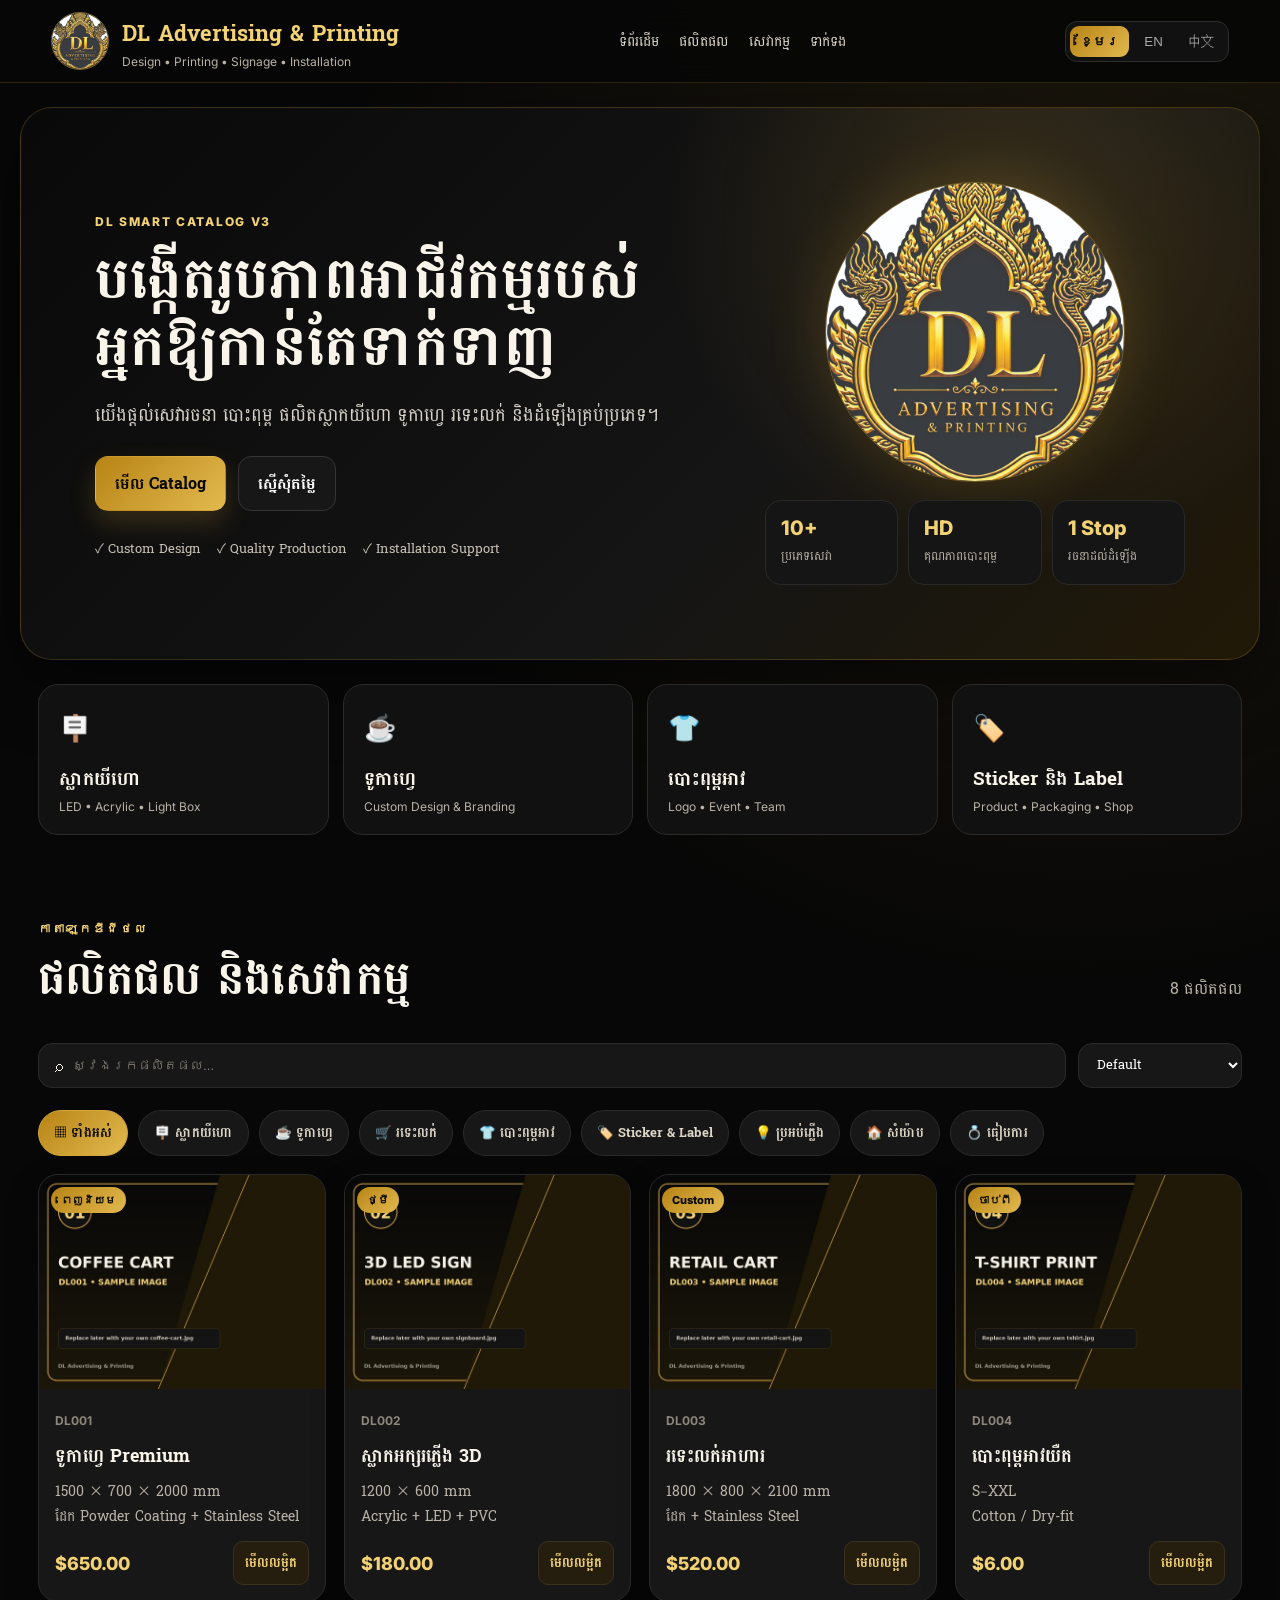
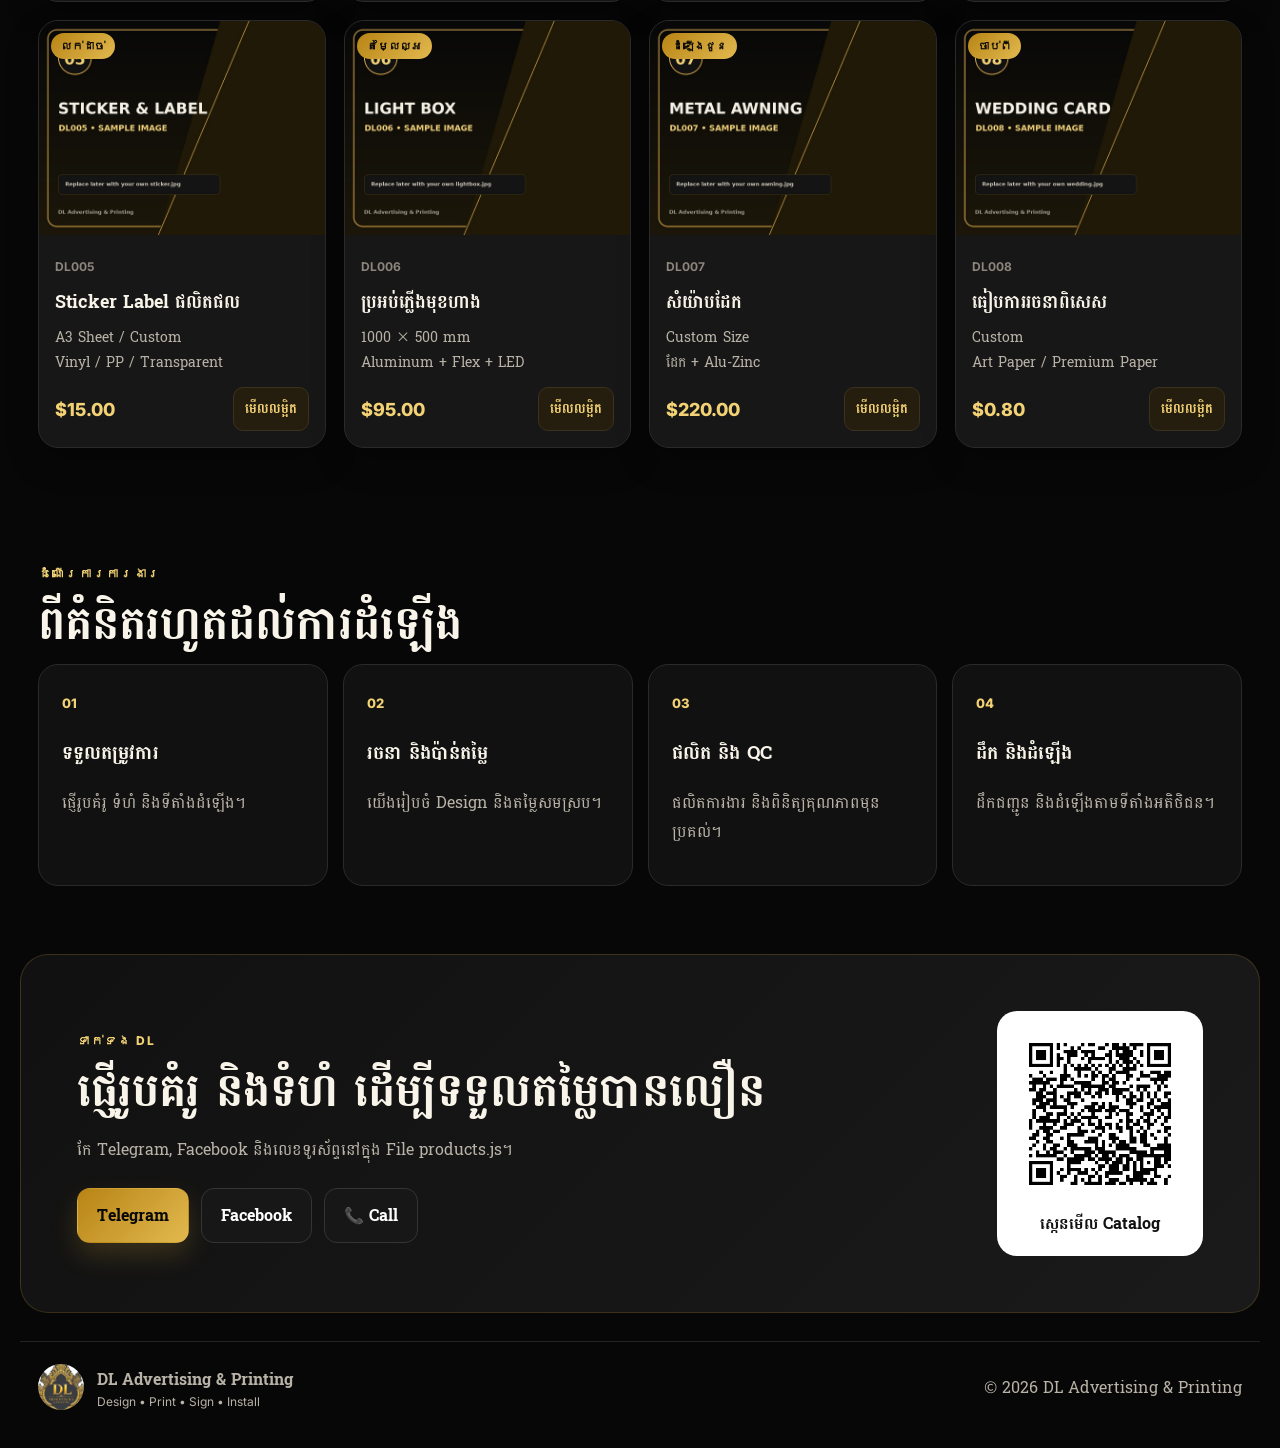
==== index.html @ a20de121 "Add files via upload" ====
<!DOCTYPE html>
<html lang="km">
<head>
  <meta charset="UTF-8">
  <meta name="viewport" content="width=device-width, initial-scale=1.0">
  <meta name="theme-color" content="#080808">
  <meta name="description" content="DL Advertising & Printing — Design, printing, signage and installation.">
  <title>DL Advertising & Printing</title>
  <link rel="preconnect" href="https://fonts.googleapis.com">
  <link rel="preconnect" href="https://fonts.gstatic.com" crossorigin>
  <link href="https://fonts.googleapis.com/css2?family=Battambang:wght@400;600;700&family=Inter:wght@400;600;700;800&family=Noto+Sans+SC:wght@400;600;700&display=swap" rel="stylesheet">
  <link rel="stylesheet" href="style.css">
</head>
<body>
  <header class="topbar">
    <a class="brand" href="#home">
      <img src="logo.jpg" alt="DL Advertising & Printing logo">
      <div>
        <strong>DL Advertising & Printing</strong>
        <span>Design • Printing • Signage • Installation</span>
      </div>
    </a>

    <nav class="nav">
      <a href="#home" data-km="ទំព័រដើម" data-en="Home" data-zh="首页">ទំព័រដើម</a>
      <a href="#catalog" data-km="ផលិតផល" data-en="Products" data-zh="产品">ផលិតផល</a>
      <a href="#services" data-km="សេវាកម្ម" data-en="Services" data-zh="服务">សេវាកម្ម</a>
      <a href="#contact" data-km="ទាក់ទង" data-en="Contact" data-zh="联系">ទាក់ទង</a>
    </nav>

    <div class="language-switcher" aria-label="Language selector">
      <button type="button" data-lang="km" class="active">ខ្មែរ</button>
      <button type="button" data-lang="en">EN</button>
      <button type="button" data-lang="zh">中文</button>
    </div>
  </header>

  <main>
    <section id="home" class="hero">
      <div class="hero-copy">
        <span class="eyebrow">DL SMART CATALOG V3</span>
        <h1 data-km="បង្កើតរូបភាពអាជីវកម្មរបស់អ្នកឱ្យកាន់តែទាក់ទាញ"
            data-en="Make Your Business Look More Professional"
            data-zh="让您的企业形象更专业">
          បង្កើតរូបភាពអាជីវកម្មរបស់អ្នកឱ្យកាន់តែទាក់ទាញ
        </h1>
        <p data-km="យើងផ្តល់សេវារចនា បោះពុម្ព ផលិតស្លាកយីហោ ទូកាហ្វេ រទេះលក់ និងដំឡើងគ្រប់ប្រភេទ។"
           data-en="We provide design, printing, signboard, coffee cart, retail cart and installation services."
           data-zh="我们提供设计、印刷、招牌、咖啡车、售货车及安装服务。">
          យើងផ្តល់សេវារចនា បោះពុម្ព ផលិតស្លាកយីហោ ទូកាហ្វេ រទេះលក់ និងដំឡើងគ្រប់ប្រភេទ។
        </p>
        <div class="hero-actions">
          <a class="btn primary" href="#catalog" data-km="មើល Catalog" data-en="View Catalog" data-zh="查看目录">មើល Catalog</a>
          <a class="btn secondary" href="#contact" data-km="ស្នើសុំតម្លៃ" data-en="Request a Quote" data-zh="询价">ស្នើសុំតម្លៃ</a>
        </div>
        <div class="trust-points">
          <span>✓ Custom Design</span>
          <span>✓ Quality Production</span>
          <span>✓ Installation Support</span>
        </div>
      </div>

      <div class="hero-showcase">
        <img src="logo.jpg" alt="DL logo">
        <div class="hero-metrics">
          <div><strong>10+</strong><span data-km="ប្រភេទសេវា" data-en="Categories" data-zh="服务类别">ប្រភេទសេវា</span></div>
          <div><strong>HD</strong><span data-km="គុណភាពបោះពុម្ព" data-en="Print Quality" data-zh="印刷质量">គុណភាពបោះពុម្ព</span></div>
          <div><strong>1 Stop</strong><span data-km="រចនាដល់ដំឡើង" data-en="Design to Install" data-zh="设计到安装">រចនាដល់ដំឡើង</span></div>
        </div>
      </div>
    </section>

    <section id="services" class="service-strip">
      <article><span>🪧</span><h3 data-km="ស្លាកយីហោ" data-en="Signboards" data-zh="招牌">ស្លាកយីហោ</h3><p>LED • Acrylic • Light Box</p></article>
      <article><span>☕</span><h3 data-km="ទូកាហ្វេ" data-en="Coffee Carts" data-zh="咖啡车">ទូកាហ្វេ</h3><p>Custom Design & Branding</p></article>
      <article><span>👕</span><h3 data-km="បោះពុម្ពអាវ" data-en="T-Shirt Printing" data-zh="T恤印刷">បោះពុម្ពអាវ</h3><p>Logo • Event • Team</p></article>
      <article><span>🏷️</span><h3 data-km="Sticker និង Label" data-en="Stickers & Labels" data-zh="贴纸与标签">Sticker និង Label</h3><p>Product • Packaging • Shop</p></article>
    </section>

    <section id="catalog" class="catalog">
      <div class="section-heading">
        <div>
          <span class="eyebrow" data-km="កាតាឡុកឌីជីថល" data-en="Digital Catalog" data-zh="数字目录">កាតាឡុកឌីជីថល</span>
          <h2 data-km="ផលិតផល និងសេវាកម្ម" data-en="Products and Services" data-zh="产品与服务">ផលិតផល និងសេវាកម្ម</h2>
        </div>
        <p id="resultCount"></p>
      </div>

      <div class="controls">
        <label class="search-box">
          <span>⌕</span>
          <input id="searchInput" type="search" placeholder="ស្វែងរកផលិតផល...">
        </label>
        <select id="sortSelect" aria-label="Sort products">
          <option value="default">Default</option>
          <option value="priceAsc">Price: Low to High</option>
          <option value="priceDesc">Price: High to Low</option>
          <option value="name">Name</option>
        </select>
      </div>

      <div id="categoryList" class="category-list"></div>
      <div id="productGrid" class="product-grid"></div>

      <div id="emptyState" class="empty hidden">
        <h3 data-km="រកមិនឃើញផលិតផល" data-en="No products found" data-zh="未找到产品">រកមិនឃើញផលិតផល</h3>
        <p data-km="សូមសាកល្បងពាក្យស្វែងរកផ្សេងទៀត។" data-en="Try another search term." data-zh="请尝试其他搜索关键词。">សូមសាកល្បងពាក្យស្វែងរកផ្សេងទៀត។</p>
      </div>
    </section>

    <section class="process">
      <div class="section-heading">
        <div>
          <span class="eyebrow" data-km="ដំណើរការការងារ" data-en="Our Process" data-zh="工作流程">ដំណើរការការងារ</span>
          <h2 data-km="ពីគំនិតរហូតដល់ការដំឡើង" data-en="From Idea to Installation" data-zh="从构思到安装">ពីគំនិតរហូតដល់ការដំឡើង</h2>
        </div>
      </div>
      <div class="process-grid">
        <article><b>01</b><h3 data-km="ទទួលតម្រូវការ" data-en="Receive Requirements" data-zh="接收需求">ទទួលតម្រូវការ</h3><p data-km="ផ្ញើរូបគំរូ ទំហំ និងទីតាំងដំឡើង។" data-en="Send reference images, size and installation location." data-zh="发送参考图片、尺寸和安装位置。">ផ្ញើរូបគំរូ ទំហំ និងទីតាំងដំឡើង។</p></article>
        <article><b>02</b><h3 data-km="រចនា និងប៉ាន់តម្លៃ" data-en="Design & Quotation" data-zh="设计与报价">រចនា និងប៉ាន់តម្លៃ</h3><p data-km="យើងរៀបចំ Design និងតម្លៃសមស្រប។" data-en="We prepare the design and suitable quotation." data-zh="我们准备设计和合适的报价。">យើងរៀបចំ Design និងតម្លៃសមស្រប។</p></article>
        <article><b>03</b><h3 data-km="ផលិត និង QC" data-en="Production & QC" data-zh="生产与质检">ផលិត និង QC</h3><p data-km="ផលិតការងារ និងពិនិត្យគុណភាពមុនប្រគល់។" data-en="Production and quality checking before delivery." data-zh="交付前进行生产和质量检查。">ផលិតការងារ និងពិនិត្យគុណភាពមុនប្រគល់។</p></article>
        <article><b>04</b><h3 data-km="ដឹក និងដំឡើង" data-en="Delivery & Installation" data-zh="配送与安装">ដឹក និងដំឡើង</h3><p data-km="ដឹកជញ្ជូន និងដំឡើងតាមទីតាំងអតិថិជន។" data-en="Delivery and installation at the customer's location." data-zh="配送并安装到客户指定地点。">ដឹកជញ្ជូន និងដំឡើងតាមទីតាំងអតិថិជន។</p></article>
      </div>
    </section>

    <section id="contact" class="contact">
      <div>
        <span class="eyebrow" data-km="ទាក់ទង DL" data-en="Contact DL" data-zh="联系 DL">ទាក់ទង DL</span>
        <h2 data-km="ផ្ញើរូបគំរូ និងទំហំ ដើម្បីទទួលតម្លៃបានលឿន"
            data-en="Send a Reference Image and Size for a Quick Quote"
            data-zh="发送参考图片和尺寸，快速获取报价">
          ផ្ញើរូបគំរូ និងទំហំ ដើម្បីទទួលតម្លៃបានលឿន
        </h2>
        <p data-km="កែ Telegram, Facebook និងលេខទូរស័ព្ទនៅក្នុង File products.js។"
           data-en="Edit Telegram, Facebook and phone details inside products.js."
           data-zh="请在 products.js 文件中修改 Telegram、Facebook 和电话号码。">
          កែ Telegram, Facebook និងលេខទូរស័ព្ទនៅក្នុង File products.js។
        </p>
        <div class="contact-buttons">
          <a id="telegramLink" class="btn primary" href="#" target="_blank" rel="noopener">Telegram</a>
          <a id="facebookLink" class="btn secondary" href="#" target="_blank" rel="noopener">Facebook</a>
          <a id="phoneLink" class="btn secondary" href="#">📞 Call</a>
        </div>
      </div>
      <div class="qr-card">
        <img src="qr-code.png" alt="DL Smart Catalog QR code">
        <strong data-km="ស្កេនមើល Catalog" data-en="Scan to View Catalog" data-zh="扫码查看目录">ស្កេនមើល Catalog</strong>
      </div>
    </section>
  </main>

  <footer>
    <div class="footer-brand">
      <img src="logo.jpg" alt="DL logo">
      <div><strong>DL Advertising & Printing</strong><span>Design • Print • Sign • Install</span></div>
    </div>
    <span>© <span id="year"></span> DL Advertising & Printing</span>
  </footer>

  <div id="modal" class="modal hidden" role="dialog" aria-modal="true" aria-labelledby="modalTitle">
    <div class="modal-backdrop" data-close="true"></div>
    <div class="modal-card">
      <button class="modal-close" type="button" data-close="true">×</button>
      <img id="modalImage" src="" alt="">
      <div class="modal-body">
        <span id="modalId" class="product-code"></span>
        <h2 id="modalTitle"></h2>
        <p id="modalDescription"></p>
        <div class="detail-grid">
          <div><span data-km="ទំហំ" data-en="Size" data-zh="尺寸">ទំហំ</span><strong id="modalSize"></strong></div>
          <div><span data-km="សម្ភារៈ" data-en="Material" data-zh="材料">សម្ភារៈ</span><strong id="modalMaterial"></strong></div>
          <div><span data-km="តម្លៃគំរូ" data-en="Sample Price" data-zh="参考价格">តម្លៃគំរូ</span><strong id="modalPrice"></strong></div>
        </div>
        <a id="quoteBtn" class="btn primary full" href="#" target="_blank" rel="noopener"
           data-km="ស្នើសុំតម្លៃតាម Telegram"
           data-en="Request Quote on Telegram"
           data-zh="通过 Telegram 询价">ស្នើសុំតម្លៃតាម Telegram</a>
      </div>
    </div>
  </div>

  <script src="products.js"></script>
  <script src="app.js"></script>
</body>
</html>
---- style.css ----
*{box-sizing:border-box}html{scroll-behavior:smooth}:root{--bg:#070707;--panel:#111;--panel2:#171717;--line:#2a2a2a;--text:#f8f4e9;--muted:#b8b2a7;--gold:#d5a638;--gold2:#f2d274;--shadow:0 24px 70px rgba(0,0,0,.48)}body{margin:0;background:radial-gradient(circle at 85% 8%,rgba(213,166,56,.1),transparent 25%),var(--bg);color:var(--text);font-family:"Battambang","Noto Sans SC","Inter",sans-serif}a{color:inherit}.topbar{position:sticky;top:0;z-index:30;display:flex;align-items:center;justify-content:space-between;gap:22px;padding:12px clamp(16px,4vw,62px);background:rgba(7,7,7,.92);backdrop-filter:blur(18px);border-bottom:1px solid rgba(213,166,56,.18)}.brand,.footer-brand{display:flex;align-items:center;gap:13px;text-decoration:none}.brand img{width:58px;height:58px;object-fit:cover;border-radius:50%;border:1px solid rgba(213,166,56,.55)}.brand strong{display:block;color:var(--gold2);font-size:clamp(15px,2vw,22px)}.brand span,.footer-brand span{display:block;color:var(--muted);font:12px "Inter",sans-serif}.nav{display:flex;gap:20px}.nav a{text-decoration:none;color:#ddd6ca;font-size:14px}.nav a:hover{color:var(--gold2)}.language-switcher{display:flex;gap:5px;padding:4px;border:1px solid #2d2d2d;border-radius:12px;background:#111}.language-switcher button{border:0;border-radius:9px;padding:8px 10px;background:transparent;color:#aaa;cursor:pointer}.language-switcher button.active{background:linear-gradient(135deg,#b88415,#e1b84f);color:#090909;font-weight:800}.hero{max-width:1240px;margin:24px auto;padding:clamp(28px,6vw,74px);display:grid;grid-template-columns:1.2fr .8fr;gap:40px;align-items:center;border:1px solid rgba(213,166,56,.22);border-radius:32px;background:radial-gradient(circle at 80% 20%,rgba(213,166,56,.18),transparent 32%),linear-gradient(135deg,#090909,#151515 62%,#211907);box-shadow:var(--shadow)}.eyebrow{font:800 12px "Inter",sans-serif;letter-spacing:.14em;text-transform:uppercase;color:var(--gold2)}.hero h1,.section-heading h2,.contact h2{font-size:clamp(30px,5vw,58px);line-height:1.15;margin:12px 0}.hero p{font-size:18px;max-width:720px;color:#d6d1c8}.hero-actions,.contact-buttons{display:flex;flex-wrap:wrap;gap:12px;margin-top:24px}.btn{display:inline-flex;align-items:center;justify-content:center;padding:12px 19px;border-radius:13px;border:1px solid transparent;font-weight:700;text-decoration:none;transition:.22s}.btn:hover{transform:translateY(-2px)}.btn.primary{background:linear-gradient(135deg,#b88415,#e2b94f);color:#080808;box-shadow:0 12px 26px rgba(213,166,56,.2)}.btn.secondary{background:#171717;color:#fff;border-color:#343434}.trust-points{display:flex;flex-wrap:wrap;gap:16px;margin-top:26px;color:#c7c0b4;font-size:13px}.hero-showcase{display:grid;gap:18px}.hero-showcase>img{width:min(300px,75%);aspect-ratio:1;object-fit:cover;border-radius:50%;justify-self:center;border:1px solid rgba(213,166,56,.45);box-shadow:0 0 60px rgba(213,166,56,.2)}.hero-metrics{display:grid;grid-template-columns:repeat(3,1fr);gap:10px}.hero-metrics div{padding:15px;border-radius:16px;background:#151515;border:1px solid #292929}.hero-metrics strong{display:block;font:800 20px "Inter",sans-serif;color:var(--gold2)}.hero-metrics span{font-size:12px;color:var(--muted)}.service-strip{max-width:1240px;margin:18px auto 36px;padding:0 18px;display:grid;grid-template-columns:repeat(4,1fr);gap:14px}.service-strip article{padding:20px;border-radius:20px;background:var(--panel);border:1px solid var(--line)}.service-strip article>span{font-size:26px}.service-strip h3{margin:10px 0 3px}.service-strip p{margin:0;color:var(--muted);font:12px "Inter",sans-serif}.catalog,.process{max-width:1240px;margin:auto;padding:42px 18px 68px}.section-heading{display:flex;align-items:end;justify-content:space-between;gap:20px}.section-heading h2,.contact h2{font-size:clamp(28px,4vw,46px)}.section-heading p{color:var(--muted)}.controls{display:grid;grid-template-columns:1fr auto;gap:12px;margin:24px 0 18px}.search-box{display:flex;align-items:center;gap:10px;padding:0 16px;background:var(--panel2);border:1px solid var(--line);border-radius:14px}.search-box input{width:100%;padding:14px 0;border:0;outline:0;background:transparent;color:#fff;font:16px inherit}.search-box input::placeholder{color:#827d75}select{padding:0 14px;border-radius:14px;background:var(--panel2);color:#fff;border:1px solid var(--line);font-family:inherit}.category-list{display:flex;gap:10px;overflow:auto;padding:4px 0 18px}.category-btn{white-space:nowrap;padding:10px 15px;border-radius:999px;border:1px solid var(--line);background:var(--panel2);color:#ddd5c8;font-family:inherit;font-weight:600;cursor:pointer}.category-btn.active{background:linear-gradient(135deg,#b88415,#e2b94f);color:#090909;border-color:var(--gold)}.product-grid{display:grid;grid-template-columns:repeat(4,minmax(0,1fr));gap:18px}.product-card{overflow:hidden;border-radius:20px;background:var(--panel2);border:1px solid var(--line);box-shadow:0 14px 32px rgba(0,0,0,.25);transition:.25s}.product-card:hover{transform:translateY(-5px);border-color:rgba(213,166,56,.45);box-shadow:0 22px 44px rgba(0,0,0,.48)}.product-image-wrap{position:relative;aspect-ratio:4/3;background:#0d0d0d}.product-image{width:100%;height:100%;object-fit:cover;display:block}.badge{position:absolute;top:12px;left:12px;padding:6px 10px;border-radius:999px;background:linear-gradient(135deg,#b88415,#e2b94f);color:#080808;font:800 11px "Inter",sans-serif}.product-body{padding:16px}.product-code{font:700 12px "Inter",sans-serif;color:#8c867c}.product-title{margin:6px 0;font-size:18px}.product-meta{min-height:48px;color:var(--muted);font-size:14px}.product-footer{display:flex;align-items:center;justify-content:space-between;gap:10px;margin-top:12px}.price{color:var(--gold2);font:800 18px "Inter",sans-serif}.detail-btn{border:1px solid #3a311e;background:#251d0d;color:var(--gold2);border-radius:10px;padding:9px 11px;font-family:inherit;font-weight:700;cursor:pointer}.empty{text-align:center;padding:42px;border-radius:20px;border:1px dashed #444;background:#111}.hidden{display:none!important}.process-grid{display:grid;grid-template-columns:repeat(4,1fr);gap:15px}.process-grid article{padding:23px;border-radius:20px;background:var(--panel);border:1px solid var(--line)}.process-grid b{color:var(--gold2);font:800 13px "Inter",sans-serif}.process-grid p{color:var(--muted)}.contact{max-width:1240px;margin:0 auto 28px;padding:clamp(26px,5vw,56px);display:grid;grid-template-columns:1fr auto;gap:30px;align-items:center;border-radius:28px;background:linear-gradient(135deg,#111,#1a1a1a);border:1px solid rgba(213,166,56,.2)}.contact p{color:var(--muted)}.qr-card{display:grid;gap:10px;place-items:center;padding:18px;border-radius:20px;background:#fff;color:#111}.qr-card img{width:170px;height:170px;object-fit:contain}footer{max-width:1240px;margin:auto;padding:22px 18px 38px;display:flex;justify-content:space-between;align-items:center;color:var(--muted);border-top:1px solid #222}.footer-brand img{width:46px;height:46px;object-fit:cover;border-radius:50%}.modal{position:fixed;inset:0;z-index:100;display:grid;place-items:center;padding:18px}.modal-backdrop{position:absolute;inset:0;background:rgba(0,0,0,.78);backdrop-filter:blur(7px)}.modal-card{position:relative;width:min(900px,100%);max-height:90vh;overflow:auto;display:grid;grid-template-columns:1fr 1fr;border-radius:24px;background:#171717;border:1px solid #333;box-shadow:0 30px 90px #000}.modal-card>img{width:100%;height:100%;min-height:420px;object-fit:cover;background:#0d0d0d}.modal-body{padding:32px}.modal-body h2{font-size:30px;margin:8px 0}.modal-body p{color:var(--muted)}.modal-close{position:absolute;top:14px;right:14px;width:38px;height:38px;border:0;border-radius:50%;background:#252525;color:#fff;font-size:26px;cursor:pointer}.detail-grid{display:grid;gap:10px;margin:20px 0}.detail-grid div{padding:12px;border-radius:12px;background:#202020}.detail-grid span{display:block;color:#999;font-size:13px}.full{width:100%}@media(max-width:1040px){.nav{display:none}.hero{grid-template-columns:1fr}.product-grid{grid-template-columns:repeat(2,1fr)}.process-grid{grid-template-columns:repeat(2,1fr)}}@media(max-width:720px){.brand span{display:none}.language-switcher button{padding:7px}.service-strip{grid-template-columns:repeat(2,1fr)}.contact{grid-template-columns:1fr}.modal-card{grid-template-columns:1fr}.modal-card>img{min-height:280px;max-height:340px}}@media(max-width:560px){.topbar{padding:9px 12px}.brand img{width:48px;height:48px}.brand strong{font-size:14px}.hero{margin:12px;border-radius:22px;padding:28px 20px}.hero-metrics{grid-template-columns:1fr}.controls{grid-template-columns:1fr}.controls select{height:48px}.product-grid{grid-template-columns:1fr}.process-grid{grid-template-columns:1fr}.section-heading{align-items:flex-start;flex-direction:column}.qr-card{width:100%}footer{align-items:flex-start;flex-direction:column;gap:14px}}
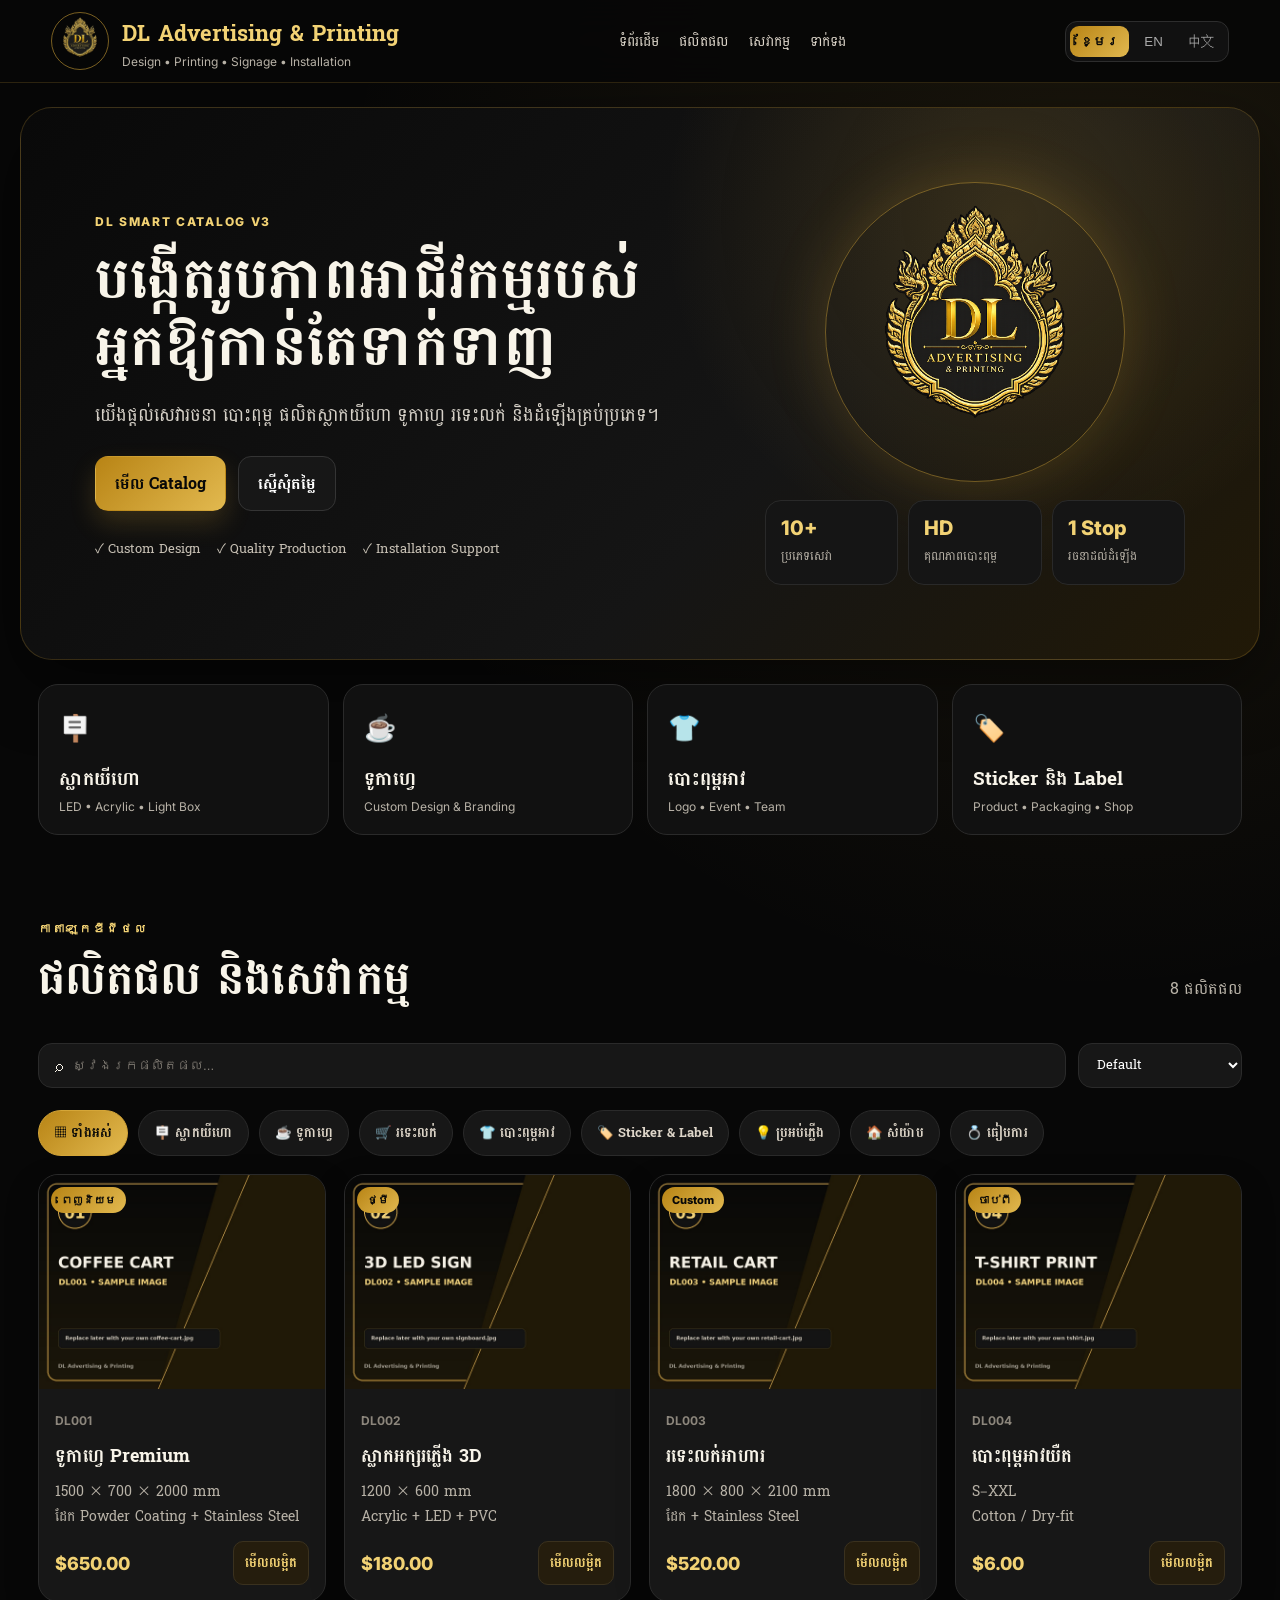
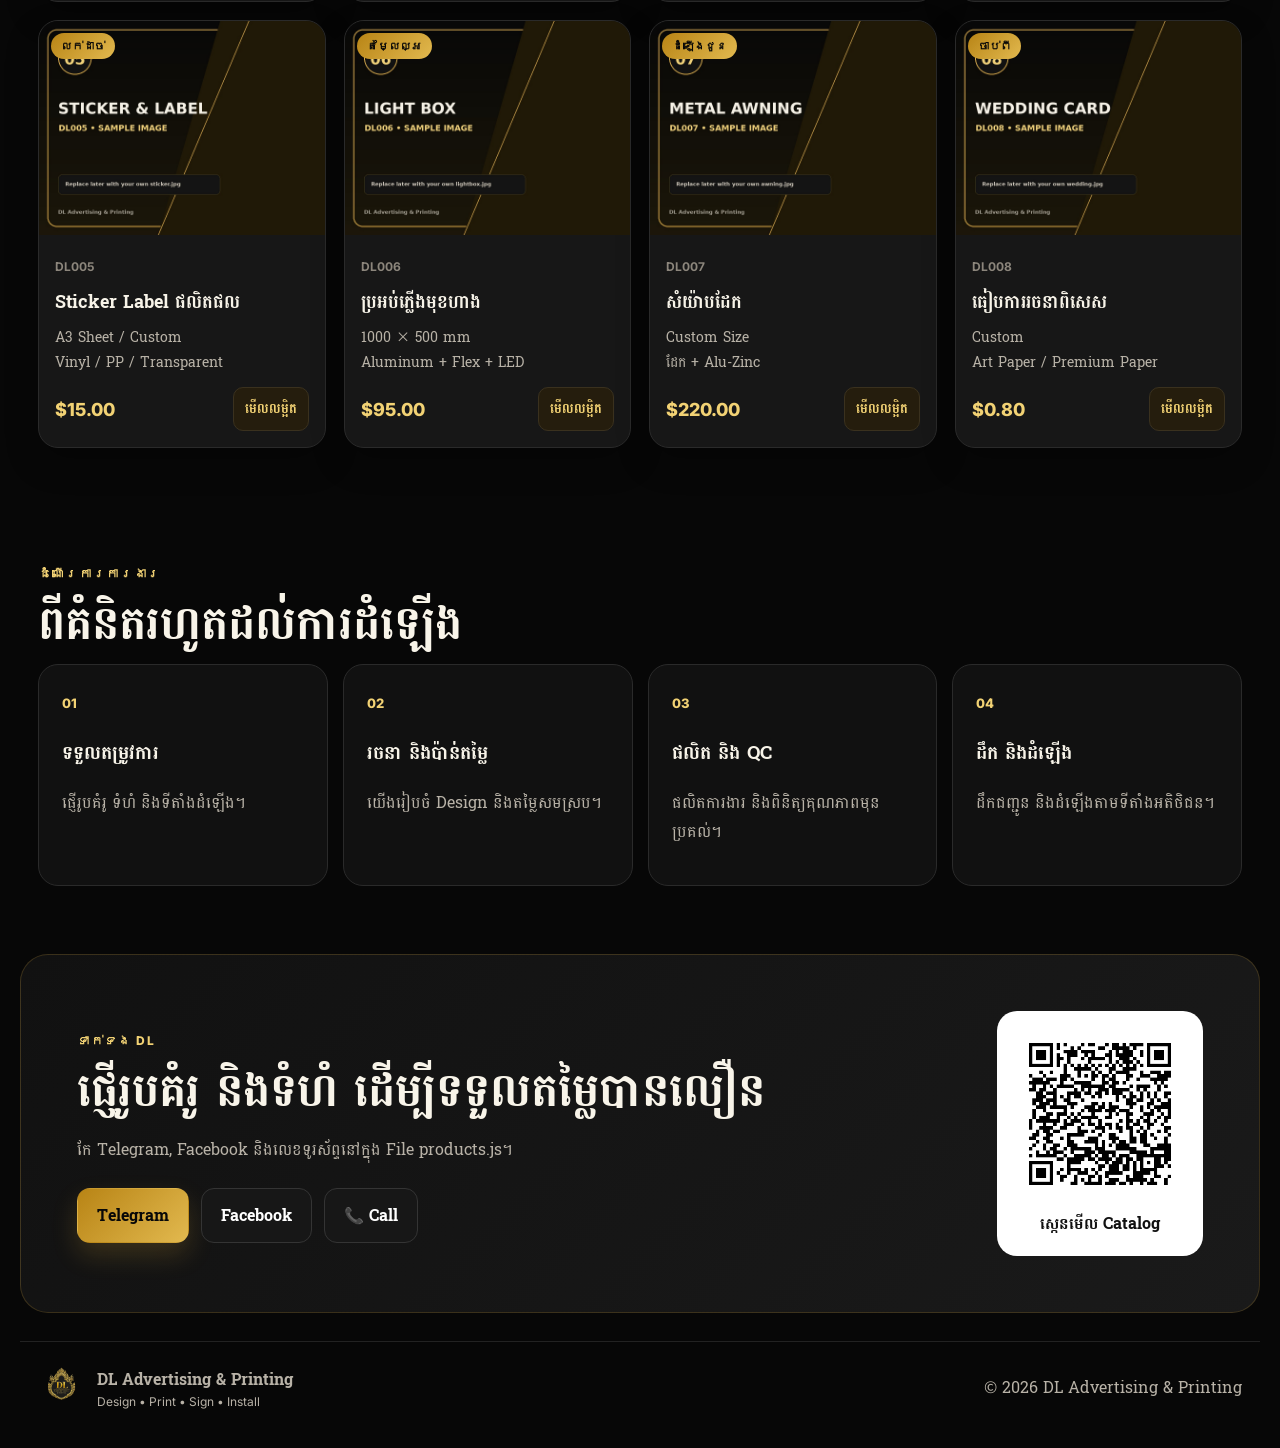
==== commit a595bd4c: "Update index.html" ====
--- a/index.html
+++ b/index.html
@@ -14,7 +14,7 @@
 <body>
   <header class="topbar">
     <a class="brand" href="#home">
-      <img src="logo.jpg" alt="DL Advertising & Printing logo">
+      <img src="logo.png" alt="DL Advertising & Printing logo">
       <div>
         <strong>DL Advertising & Printing</strong>
         <span>Design • Printing • Signage • Installation</span>
@@ -61,7 +61,7 @@
       </div>
 
       <div class="hero-showcase">
-        <img src="logo.jpg" alt="DL logo">
+        <img src="logo.png" alt="DL logo">
         <div class="hero-metrics">
           <div><strong>10+</strong><span data-km="ប្រភេទសេវា" data-en="Categories" data-zh="服务类别">ប្រភេទសេវា</span></div>
           <div><strong>HD</strong><span data-km="គុណភាពបោះពុម្ព" data-en="Print Quality" data-zh="印刷质量">គុណភាពបោះពុម្ព</span></div>
@@ -151,7 +151,7 @@
 
   <footer>
     <div class="footer-brand">
-      <img src="logo.jpg" alt="DL logo">
+      <img src="logo.png" alt="DL logo">
       <div><strong>DL Advertising & Printing</strong><span>Design • Print • Sign • Install</span></div>
     </div>
     <span>© <span id="year"></span> DL Advertising & Printing</span>
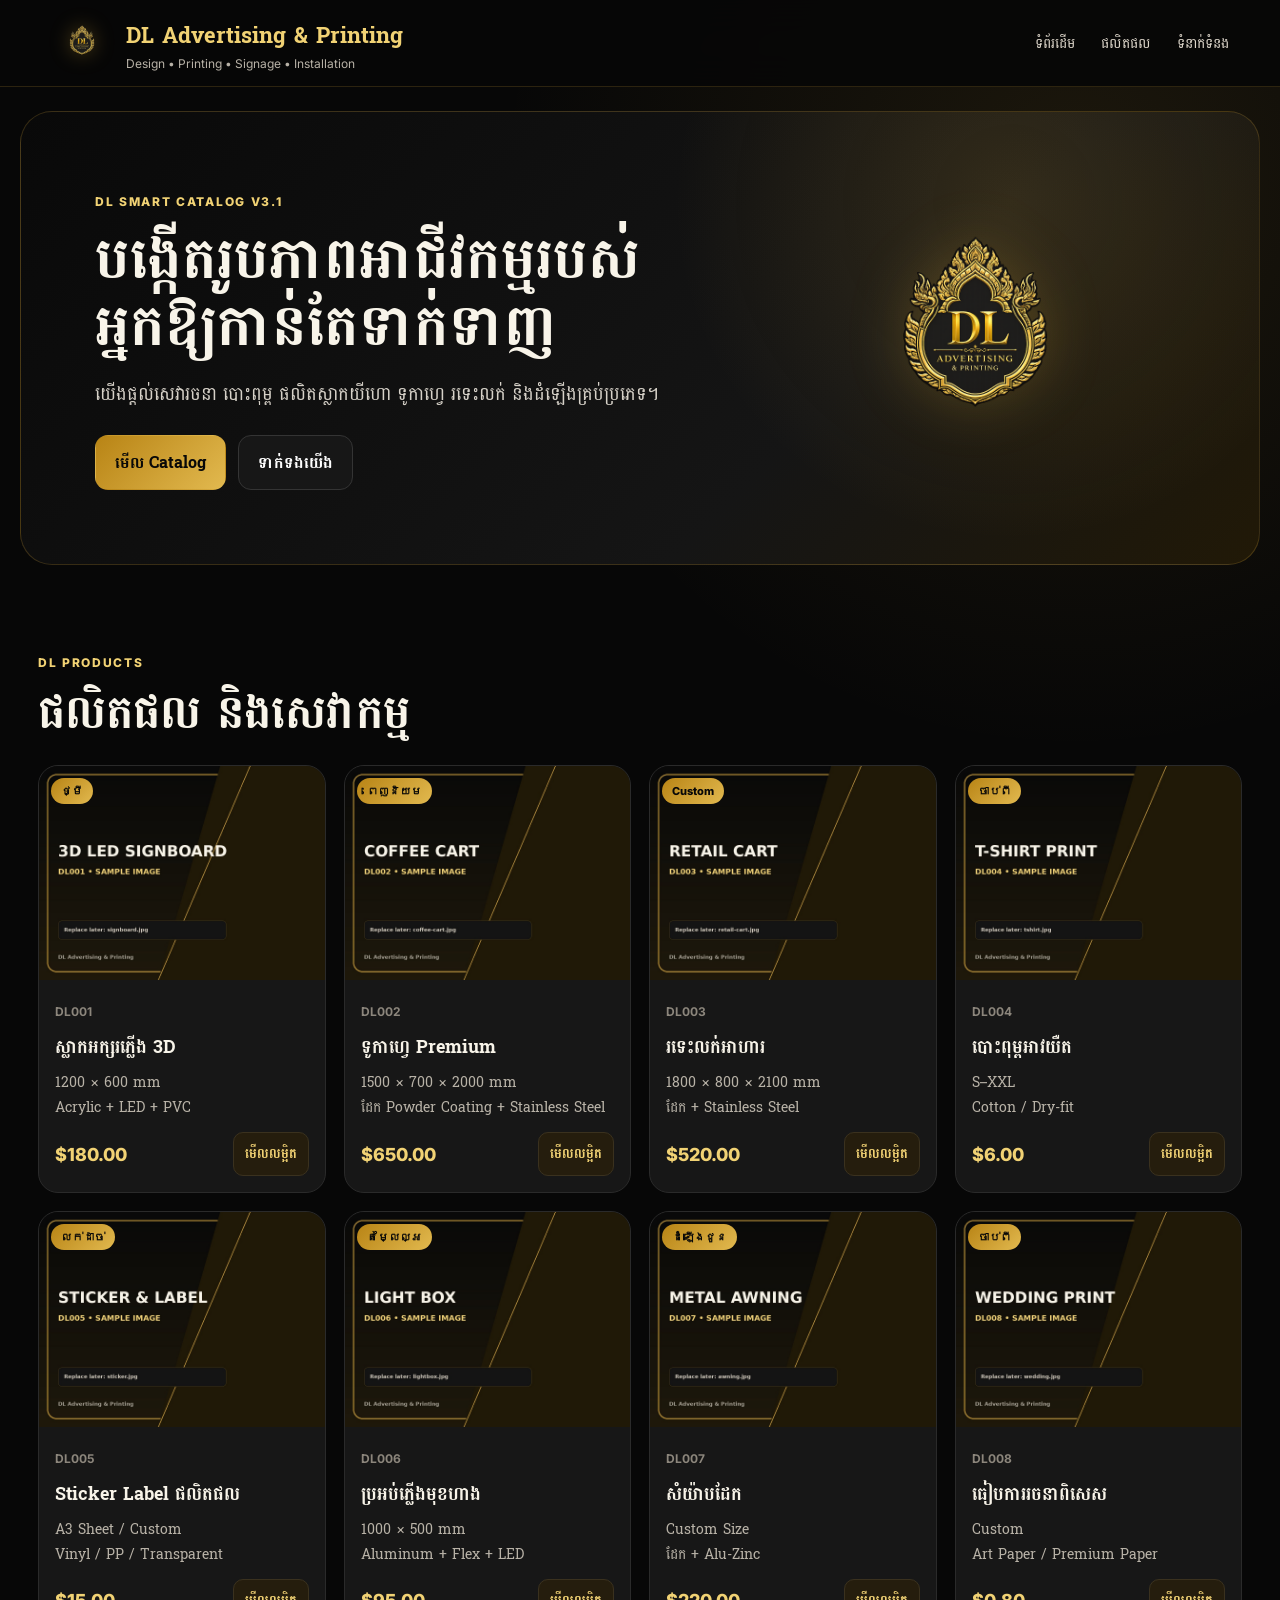
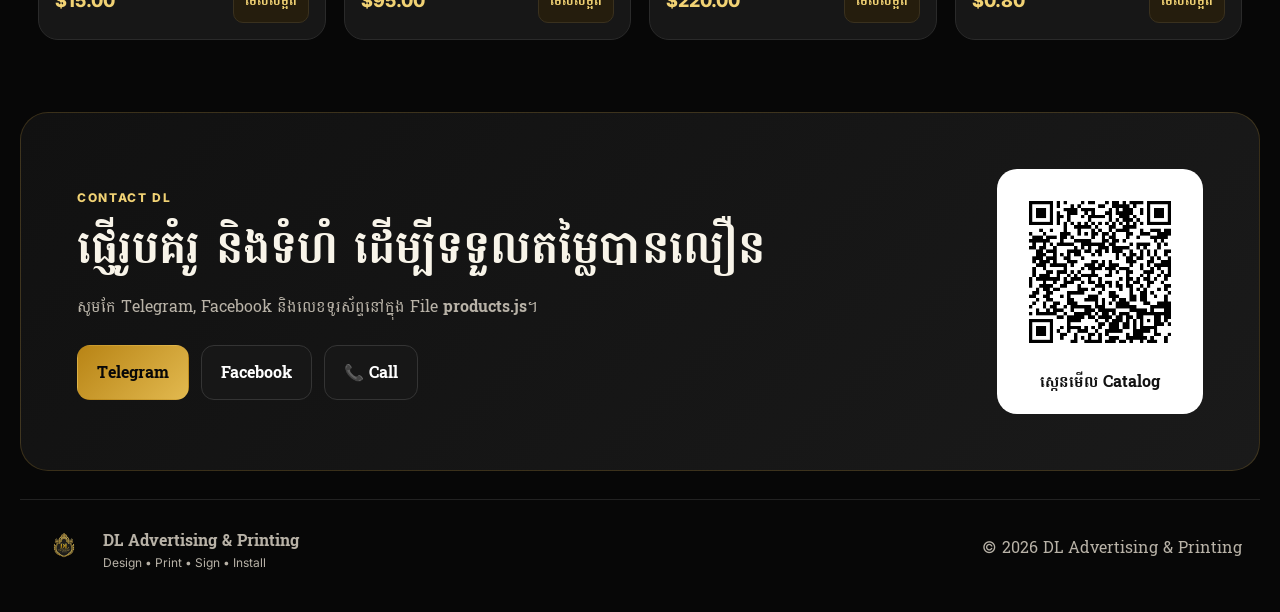
==== commit 205b3e4c: "Add files via upload" ====
--- a/index.html
+++ b/index.html
@@ -1,185 +1 @@
-<!DOCTYPE html>
-<html lang="km">
-<head>
-  <meta charset="UTF-8">
-  <meta name="viewport" content="width=device-width, initial-scale=1.0">
-  <meta name="theme-color" content="#080808">
-  <meta name="description" content="DL Advertising & Printing — Design, printing, signage and installation.">
-  <title>DL Advertising & Printing</title>
-  <link rel="preconnect" href="https://fonts.googleapis.com">
-  <link rel="preconnect" href="https://fonts.gstatic.com" crossorigin>
-  <link href="https://fonts.googleapis.com/css2?family=Battambang:wght@400;600;700&family=Inter:wght@400;600;700;800&family=Noto+Sans+SC:wght@400;600;700&display=swap" rel="stylesheet">
-  <link rel="stylesheet" href="style.css">
-</head>
-<body>
-  <header class="topbar">
-    <a class="brand" href="#home">
-      <img src="logo.png" alt="DL Advertising & Printing logo">
-      <div>
-        <strong>DL Advertising & Printing</strong>
-        <span>Design • Printing • Signage • Installation</span>
-      </div>
-    </a>
-
-    <nav class="nav">
-      <a href="#home" data-km="ទំព័រដើម" data-en="Home" data-zh="首页">ទំព័រដើម</a>
-      <a href="#catalog" data-km="ផលិតផល" data-en="Products" data-zh="产品">ផលិតផល</a>
-      <a href="#services" data-km="សេវាកម្ម" data-en="Services" data-zh="服务">សេវាកម្ម</a>
-      <a href="#contact" data-km="ទាក់ទង" data-en="Contact" data-zh="联系">ទាក់ទង</a>
-    </nav>
-
-    <div class="language-switcher" aria-label="Language selector">
-      <button type="button" data-lang="km" class="active">ខ្មែរ</button>
-      <button type="button" data-lang="en">EN</button>
-      <button type="button" data-lang="zh">中文</button>
-    </div>
-  </header>
-
-  <main>
-    <section id="home" class="hero">
-      <div class="hero-copy">
-        <span class="eyebrow">DL SMART CATALOG V3</span>
-        <h1 data-km="បង្កើតរូបភាពអាជីវកម្មរបស់អ្នកឱ្យកាន់តែទាក់ទាញ"
-            data-en="Make Your Business Look More Professional"
-            data-zh="让您的企业形象更专业">
-          បង្កើតរូបភាពអាជីវកម្មរបស់អ្នកឱ្យកាន់តែទាក់ទាញ
-        </h1>
-        <p data-km="យើងផ្តល់សេវារចនា បោះពុម្ព ផលិតស្លាកយីហោ ទូកាហ្វេ រទេះលក់ និងដំឡើងគ្រប់ប្រភេទ។"
-           data-en="We provide design, printing, signboard, coffee cart, retail cart and installation services."
-           data-zh="我们提供设计、印刷、招牌、咖啡车、售货车及安装服务。">
-          យើងផ្តល់សេវារចនា បោះពុម្ព ផលិតស្លាកយីហោ ទូកាហ្វេ រទេះលក់ និងដំឡើងគ្រប់ប្រភេទ។
-        </p>
-        <div class="hero-actions">
-          <a class="btn primary" href="#catalog" data-km="មើល Catalog" data-en="View Catalog" data-zh="查看目录">មើល Catalog</a>
-          <a class="btn secondary" href="#contact" data-km="ស្នើសុំតម្លៃ" data-en="Request a Quote" data-zh="询价">ស្នើសុំតម្លៃ</a>
-        </div>
-        <div class="trust-points">
-          <span>✓ Custom Design</span>
-          <span>✓ Quality Production</span>
-          <span>✓ Installation Support</span>
-        </div>
-      </div>
-
-      <div class="hero-showcase">
-        <img src="logo.png" alt="DL logo">
-        <div class="hero-metrics">
-          <div><strong>10+</strong><span data-km="ប្រភេទសេវា" data-en="Categories" data-zh="服务类别">ប្រភេទសេវា</span></div>
-          <div><strong>HD</strong><span data-km="គុណភាពបោះពុម្ព" data-en="Print Quality" data-zh="印刷质量">គុណភាពបោះពុម្ព</span></div>
-          <div><strong>1 Stop</strong><span data-km="រចនាដល់ដំឡើង" data-en="Design to Install" data-zh="设计到安装">រចនាដល់ដំឡើង</span></div>
-        </div>
-      </div>
-    </section>
-
-    <section id="services" class="service-strip">
-      <article><span>🪧</span><h3 data-km="ស្លាកយីហោ" data-en="Signboards" data-zh="招牌">ស្លាកយីហោ</h3><p>LED • Acrylic • Light Box</p></article>
-      <article><span>☕</span><h3 data-km="ទូកាហ្វេ" data-en="Coffee Carts" data-zh="咖啡车">ទូកាហ្វេ</h3><p>Custom Design & Branding</p></article>
-      <article><span>👕</span><h3 data-km="បោះពុម្ពអាវ" data-en="T-Shirt Printing" data-zh="T恤印刷">បោះពុម្ពអាវ</h3><p>Logo • Event • Team</p></article>
-      <article><span>🏷️</span><h3 data-km="Sticker និង Label" data-en="Stickers & Labels" data-zh="贴纸与标签">Sticker និង Label</h3><p>Product • Packaging • Shop</p></article>
-    </section>
-
-    <section id="catalog" class="catalog">
-      <div class="section-heading">
-        <div>
-          <span class="eyebrow" data-km="កាតាឡុកឌីជីថល" data-en="Digital Catalog" data-zh="数字目录">កាតាឡុកឌីជីថល</span>
-          <h2 data-km="ផលិតផល និងសេវាកម្ម" data-en="Products and Services" data-zh="产品与服务">ផលិតផល និងសេវាកម្ម</h2>
-        </div>
-        <p id="resultCount"></p>
-      </div>
-
-      <div class="controls">
-        <label class="search-box">
-          <span>⌕</span>
-          <input id="searchInput" type="search" placeholder="ស្វែងរកផលិតផល...">
-        </label>
-        <select id="sortSelect" aria-label="Sort products">
-          <option value="default">Default</option>
-          <option value="priceAsc">Price: Low to High</option>
-          <option value="priceDesc">Price: High to Low</option>
-          <option value="name">Name</option>
-        </select>
-      </div>
-
-      <div id="categoryList" class="category-list"></div>
-      <div id="productGrid" class="product-grid"></div>
-
-      <div id="emptyState" class="empty hidden">
-        <h3 data-km="រកមិនឃើញផលិតផល" data-en="No products found" data-zh="未找到产品">រកមិនឃើញផលិតផល</h3>
-        <p data-km="សូមសាកល្បងពាក្យស្វែងរកផ្សេងទៀត។" data-en="Try another search term." data-zh="请尝试其他搜索关键词。">សូមសាកល្បងពាក្យស្វែងរកផ្សេងទៀត។</p>
-      </div>
-    </section>
-
-    <section class="process">
-      <div class="section-heading">
-        <div>
-          <span class="eyebrow" data-km="ដំណើរការការងារ" data-en="Our Process" data-zh="工作流程">ដំណើរការការងារ</span>
-          <h2 data-km="ពីគំនិតរហូតដល់ការដំឡើង" data-en="From Idea to Installation" data-zh="从构思到安装">ពីគំនិតរហូតដល់ការដំឡើង</h2>
-        </div>
-      </div>
-      <div class="process-grid">
-        <article><b>01</b><h3 data-km="ទទួលតម្រូវការ" data-en="Receive Requirements" data-zh="接收需求">ទទួលតម្រូវការ</h3><p data-km="ផ្ញើរូបគំរូ ទំហំ និងទីតាំងដំឡើង។" data-en="Send reference images, size and installation location." data-zh="发送参考图片、尺寸和安装位置。">ផ្ញើរូបគំរូ ទំហំ និងទីតាំងដំឡើង។</p></article>
-        <article><b>02</b><h3 data-km="រចនា និងប៉ាន់តម្លៃ" data-en="Design & Quotation" data-zh="设计与报价">រចនា និងប៉ាន់តម្លៃ</h3><p data-km="យើងរៀបចំ Design និងតម្លៃសមស្រប។" data-en="We prepare the design and suitable quotation." data-zh="我们准备设计和合适的报价。">យើងរៀបចំ Design និងតម្លៃសមស្រប។</p></article>
-        <article><b>03</b><h3 data-km="ផលិត និង QC" data-en="Production & QC" data-zh="生产与质检">ផលិត និង QC</h3><p data-km="ផលិតការងារ និងពិនិត្យគុណភាពមុនប្រគល់។" data-en="Production and quality checking before delivery." data-zh="交付前进行生产和质量检查。">ផលិតការងារ និងពិនិត្យគុណភាពមុនប្រគល់។</p></article>
-        <article><b>04</b><h3 data-km="ដឹក និងដំឡើង" data-en="Delivery & Installation" data-zh="配送与安装">ដឹក និងដំឡើង</h3><p data-km="ដឹកជញ្ជូន និងដំឡើងតាមទីតាំងអតិថិជន។" data-en="Delivery and installation at the customer's location." data-zh="配送并安装到客户指定地点。">ដឹកជញ្ជូន និងដំឡើងតាមទីតាំងអតិថិជន។</p></article>
-      </div>
-    </section>
-
-    <section id="contact" class="contact">
-      <div>
-        <span class="eyebrow" data-km="ទាក់ទង DL" data-en="Contact DL" data-zh="联系 DL">ទាក់ទង DL</span>
-        <h2 data-km="ផ្ញើរូបគំរូ និងទំហំ ដើម្បីទទួលតម្លៃបានលឿន"
-            data-en="Send a Reference Image and Size for a Quick Quote"
-            data-zh="发送参考图片和尺寸，快速获取报价">
-          ផ្ញើរូបគំរូ និងទំហំ ដើម្បីទទួលតម្លៃបានលឿន
-        </h2>
-        <p data-km="កែ Telegram, Facebook និងលេខទូរស័ព្ទនៅក្នុង File products.js។"
-           data-en="Edit Telegram, Facebook and phone details inside products.js."
-           data-zh="请在 products.js 文件中修改 Telegram、Facebook 和电话号码。">
-          កែ Telegram, Facebook និងលេខទូរស័ព្ទនៅក្នុង File products.js។
-        </p>
-        <div class="contact-buttons">
-          <a id="telegramLink" class="btn primary" href="#" target="_blank" rel="noopener">Telegram</a>
-          <a id="facebookLink" class="btn secondary" href="#" target="_blank" rel="noopener">Facebook</a>
-          <a id="phoneLink" class="btn secondary" href="#">📞 Call</a>
-        </div>
-      </div>
-      <div class="qr-card">
-        <img src="qr-code.png" alt="DL Smart Catalog QR code">
-        <strong data-km="ស្កេនមើល Catalog" data-en="Scan to View Catalog" data-zh="扫码查看目录">ស្កេនមើល Catalog</strong>
-      </div>
-    </section>
-  </main>
-
-  <footer>
-    <div class="footer-brand">
-      <img src="logo.png" alt="DL logo">
-      <div><strong>DL Advertising & Printing</strong><span>Design • Print • Sign • Install</span></div>
-    </div>
-    <span>© <span id="year"></span> DL Advertising & Printing</span>
-  </footer>
-
-  <div id="modal" class="modal hidden" role="dialog" aria-modal="true" aria-labelledby="modalTitle">
-    <div class="modal-backdrop" data-close="true"></div>
-    <div class="modal-card">
-      <button class="modal-close" type="button" data-close="true">×</button>
-      <img id="modalImage" src="" alt="">
-      <div class="modal-body">
-        <span id="modalId" class="product-code"></span>
-        <h2 id="modalTitle"></h2>
-        <p id="modalDescription"></p>
-        <div class="detail-grid">
-          <div><span data-km="ទំហំ" data-en="Size" data-zh="尺寸">ទំហំ</span><strong id="modalSize"></strong></div>
-          <div><span data-km="សម្ភារៈ" data-en="Material" data-zh="材料">សម្ភារៈ</span><strong id="modalMaterial"></strong></div>
-          <div><span data-km="តម្លៃគំរូ" data-en="Sample Price" data-zh="参考价格">តម្លៃគំរូ</span><strong id="modalPrice"></strong></div>
-        </div>
-        <a id="quoteBtn" class="btn primary full" href="#" target="_blank" rel="noopener"
-           data-km="ស្នើសុំតម្លៃតាម Telegram"
-           data-en="Request Quote on Telegram"
-           data-zh="通过 Telegram 询价">ស្នើសុំតម្លៃតាម Telegram</a>
-      </div>
-    </div>
-  </div>
-
-  <script src="products.js"></script>
-  <script src="app.js"></script>
-</body>
-</html>
+<!DOCTYPE html><html lang="km"><head><meta charset="UTF-8"><meta name="viewport" content="width=device-width,initial-scale=1"><meta name="theme-color" content="#070707"><title>DL Advertising & Printing</title><link rel="preconnect" href="https://fonts.googleapis.com"><link rel="preconnect" href="https://fonts.gstatic.com" crossorigin><link href="https://fonts.googleapis.com/css2?family=Battambang:wght@400;600;700&family=Inter:wght@400;600;700;800&display=swap" rel="stylesheet"><link rel="stylesheet" href="style.css"></head><body><header class="topbar"><a class="brand" href="#home"><img src="logo.png" alt="DL Logo"><div><strong>DL Advertising & Printing</strong><span>Design • Printing • Signage • Installation</span></div></a><nav><a href="#home">ទំព័រដើម</a><a href="#catalog">ផលិតផល</a><a href="#contact">ទំនាក់ទំនង</a></nav></header><main><section id="home" class="hero"><div class="hero-copy"><span class="eyebrow">DL SMART CATALOG V3.1</span><h1>បង្កើតរូបភាពអាជីវកម្មរបស់អ្នកឱ្យកាន់តែទាក់ទាញ</h1><p>យើងផ្តល់សេវារចនា បោះពុម្ព ផលិតស្លាកយីហោ ទូកាហ្វេ រទេះលក់ និងដំឡើងគ្រប់ប្រភេទ។</p><div class="hero-actions"><a class="btn primary" href="#catalog">មើល Catalog</a><a class="btn secondary" href="#contact">ទាក់ទងយើង</a></div></div><div class="hero-logo"><img src="logo.png" alt="DL Logo"></div></section><section id="catalog" class="catalog"><div class="section-title"><span class="eyebrow">DL PRODUCTS</span><h2>ផលិតផល និងសេវាកម្ម</h2></div><div id="productGrid" class="product-grid"></div></section><section id="contact" class="contact"><div><span class="eyebrow">CONTACT DL</span><h2>ផ្ញើរូបគំរូ និងទំហំ ដើម្បីទទួលតម្លៃបានលឿន</h2><p>សូមកែ Telegram, Facebook និងលេខទូរស័ព្ទនៅក្នុង File <strong>products.js</strong>។</p><div class="contact-actions"><a id="telegramLink" class="btn primary" href="#" target="_blank">Telegram</a><a id="facebookLink" class="btn secondary" href="#" target="_blank">Facebook</a><a id="phoneLink" class="btn secondary" href="#">📞 Call</a></div></div><div class="qr-card"><img src="qr-code.png" alt="QR"><strong>ស្កេនមើល Catalog</strong></div></section></main><footer><div class="footer-brand"><img src="logo.png" alt="DL Logo"><div><strong>DL Advertising & Printing</strong><span>Design • Print • Sign • Install</span></div></div><span>© <span id="year"></span> DL Advertising & Printing</span></footer><div id="modal" class="modal hidden"><div class="modal-backdrop" data-close="true"></div><div class="modal-card"><button class="modal-close" data-close="true">×</button><img id="modalImage" src="" alt=""><div class="modal-body"><span id="modalId" class="product-code"></span><h2 id="modalTitle"></h2><p id="modalDescription"></p><div class="detail-grid"><div><span>ទំហំ</span><strong id="modalSize"></strong></div><div><span>សម្ភារៈ</span><strong id="modalMaterial"></strong></div><div><span>តម្លៃគំរូ</span><strong id="modalPrice"></strong></div></div><a id="quoteBtn" class="btn primary full" href="#" target="_blank">ស្នើសុំតម្លៃតាម Telegram</a></div></div></div><script src="products.js"></script><script src="app.js"></script></body></html>
--- a/style.css
+++ b/style.css
@@ -1 +1 @@
-*{box-sizing:border-box}html{scroll-behavior:smooth}:root{--bg:#070707;--panel:#111;--panel2:#171717;--line:#2a2a2a;--text:#f8f4e9;--muted:#b8b2a7;--gold:#d5a638;--gold2:#f2d274;--shadow:0 24px 70px rgba(0,0,0,.48)}body{margin:0;background:radial-gradient(circle at 85% 8%,rgba(213,166,56,.1),transparent 25%),var(--bg);color:var(--text);font-family:"Battambang","Noto Sans SC","Inter",sans-serif}a{color:inherit}.topbar{position:sticky;top:0;z-index:30;display:flex;align-items:center;justify-content:space-between;gap:22px;padding:12px clamp(16px,4vw,62px);background:rgba(7,7,7,.92);backdrop-filter:blur(18px);border-bottom:1px solid rgba(213,166,56,.18)}.brand,.footer-brand{display:flex;align-items:center;gap:13px;text-decoration:none}.brand img{width:58px;height:58px;object-fit:cover;border-radius:50%;border:1px solid rgba(213,166,56,.55)}.brand strong{display:block;color:var(--gold2);font-size:clamp(15px,2vw,22px)}.brand span,.footer-brand span{display:block;color:var(--muted);font:12px "Inter",sans-serif}.nav{display:flex;gap:20px}.nav a{text-decoration:none;color:#ddd6ca;font-size:14px}.nav a:hover{color:var(--gold2)}.language-switcher{display:flex;gap:5px;padding:4px;border:1px solid #2d2d2d;border-radius:12px;background:#111}.language-switcher button{border:0;border-radius:9px;padding:8px 10px;background:transparent;color:#aaa;cursor:pointer}.language-switcher button.active{background:linear-gradient(135deg,#b88415,#e1b84f);color:#090909;font-weight:800}.hero{max-width:1240px;margin:24px auto;padding:clamp(28px,6vw,74px);display:grid;grid-template-columns:1.2fr .8fr;gap:40px;align-items:center;border:1px solid rgba(213,166,56,.22);border-radius:32px;background:radial-gradient(circle at 80% 20%,rgba(213,166,56,.18),transparent 32%),linear-gradient(135deg,#090909,#151515 62%,#211907);box-shadow:var(--shadow)}.eyebrow{font:800 12px "Inter",sans-serif;letter-spacing:.14em;text-transform:uppercase;color:var(--gold2)}.hero h1,.section-heading h2,.contact h2{font-size:clamp(30px,5vw,58px);line-height:1.15;margin:12px 0}.hero p{font-size:18px;max-width:720px;color:#d6d1c8}.hero-actions,.contact-buttons{display:flex;flex-wrap:wrap;gap:12px;margin-top:24px}.btn{display:inline-flex;align-items:center;justify-content:center;padding:12px 19px;border-radius:13px;border:1px solid transparent;font-weight:700;text-decoration:none;transition:.22s}.btn:hover{transform:translateY(-2px)}.btn.primary{background:linear-gradient(135deg,#b88415,#e2b94f);color:#080808;box-shadow:0 12px 26px rgba(213,166,56,.2)}.btn.secondary{background:#171717;color:#fff;border-color:#343434}.trust-points{display:flex;flex-wrap:wrap;gap:16px;margin-top:26px;color:#c7c0b4;font-size:13px}.hero-showcase{display:grid;gap:18px}.hero-showcase>img{width:min(300px,75%);aspect-ratio:1;object-fit:cover;border-radius:50%;justify-self:center;border:1px solid rgba(213,166,56,.45);box-shadow:0 0 60px rgba(213,166,56,.2)}.hero-metrics{display:grid;grid-template-columns:repeat(3,1fr);gap:10px}.hero-metrics div{padding:15px;border-radius:16px;background:#151515;border:1px solid #292929}.hero-metrics strong{display:block;font:800 20px "Inter",sans-serif;color:var(--gold2)}.hero-metrics span{font-size:12px;color:var(--muted)}.service-strip{max-width:1240px;margin:18px auto 36px;padding:0 18px;display:grid;grid-template-columns:repeat(4,1fr);gap:14px}.service-strip article{padding:20px;border-radius:20px;background:var(--panel);border:1px solid var(--line)}.service-strip article>span{font-size:26px}.service-strip h3{margin:10px 0 3px}.service-strip p{margin:0;color:var(--muted);font:12px "Inter",sans-serif}.catalog,.process{max-width:1240px;margin:auto;padding:42px 18px 68px}.section-heading{display:flex;align-items:end;justify-content:space-between;gap:20px}.section-heading h2,.contact h2{font-size:clamp(28px,4vw,46px)}.section-heading p{color:var(--muted)}.controls{display:grid;grid-template-columns:1fr auto;gap:12px;margin:24px 0 18px}.search-box{display:flex;align-items:center;gap:10px;padding:0 16px;background:var(--panel2);border:1px solid var(--line);border-radius:14px}.search-box input{width:100%;padding:14px 0;border:0;outline:0;background:transparent;color:#fff;font:16px inherit}.search-box input::placeholder{color:#827d75}select{padding:0 14px;border-radius:14px;background:var(--panel2);color:#fff;border:1px solid var(--line);font-family:inherit}.category-list{display:flex;gap:10px;overflow:auto;padding:4px 0 18px}.category-btn{white-space:nowrap;padding:10px 15px;border-radius:999px;border:1px solid var(--line);background:var(--panel2);color:#ddd5c8;font-family:inherit;font-weight:600;cursor:pointer}.category-btn.active{background:linear-gradient(135deg,#b88415,#e2b94f);color:#090909;border-color:var(--gold)}.product-grid{display:grid;grid-template-columns:repeat(4,minmax(0,1fr));gap:18px}.product-card{overflow:hidden;border-radius:20px;background:var(--panel2);border:1px solid var(--line);box-shadow:0 14px 32px rgba(0,0,0,.25);transition:.25s}.product-card:hover{transform:translateY(-5px);border-color:rgba(213,166,56,.45);box-shadow:0 22px 44px rgba(0,0,0,.48)}.product-image-wrap{position:relative;aspect-ratio:4/3;background:#0d0d0d}.product-image{width:100%;height:100%;object-fit:cover;display:block}.badge{position:absolute;top:12px;left:12px;padding:6px 10px;border-radius:999px;background:linear-gradient(135deg,#b88415,#e2b94f);color:#080808;font:800 11px "Inter",sans-serif}.product-body{padding:16px}.product-code{font:700 12px "Inter",sans-serif;color:#8c867c}.product-title{margin:6px 0;font-size:18px}.product-meta{min-height:48px;color:var(--muted);font-size:14px}.product-footer{display:flex;align-items:center;justify-content:space-between;gap:10px;margin-top:12px}.price{color:var(--gold2);font:800 18px "Inter",sans-serif}.detail-btn{border:1px solid #3a311e;background:#251d0d;color:var(--gold2);border-radius:10px;padding:9px 11px;font-family:inherit;font-weight:700;cursor:pointer}.empty{text-align:center;padding:42px;border-radius:20px;border:1px dashed #444;background:#111}.hidden{display:none!important}.process-grid{display:grid;grid-template-columns:repeat(4,1fr);gap:15px}.process-grid article{padding:23px;border-radius:20px;background:var(--panel);border:1px solid var(--line)}.process-grid b{color:var(--gold2);font:800 13px "Inter",sans-serif}.process-grid p{color:var(--muted)}.contact{max-width:1240px;margin:0 auto 28px;padding:clamp(26px,5vw,56px);display:grid;grid-template-columns:1fr auto;gap:30px;align-items:center;border-radius:28px;background:linear-gradient(135deg,#111,#1a1a1a);border:1px solid rgba(213,166,56,.2)}.contact p{color:var(--muted)}.qr-card{display:grid;gap:10px;place-items:center;padding:18px;border-radius:20px;background:#fff;color:#111}.qr-card img{width:170px;height:170px;object-fit:contain}footer{max-width:1240px;margin:auto;padding:22px 18px 38px;display:flex;justify-content:space-between;align-items:center;color:var(--muted);border-top:1px solid #222}.footer-brand img{width:46px;height:46px;object-fit:cover;border-radius:50%}.modal{position:fixed;inset:0;z-index:100;display:grid;place-items:center;padding:18px}.modal-backdrop{position:absolute;inset:0;background:rgba(0,0,0,.78);backdrop-filter:blur(7px)}.modal-card{position:relative;width:min(900px,100%);max-height:90vh;overflow:auto;display:grid;grid-template-columns:1fr 1fr;border-radius:24px;background:#171717;border:1px solid #333;box-shadow:0 30px 90px #000}.modal-card>img{width:100%;height:100%;min-height:420px;object-fit:cover;background:#0d0d0d}.modal-body{padding:32px}.modal-body h2{font-size:30px;margin:8px 0}.modal-body p{color:var(--muted)}.modal-close{position:absolute;top:14px;right:14px;width:38px;height:38px;border:0;border-radius:50%;background:#252525;color:#fff;font-size:26px;cursor:pointer}.detail-grid{display:grid;gap:10px;margin:20px 0}.detail-grid div{padding:12px;border-radius:12px;background:#202020}.detail-grid span{display:block;color:#999;font-size:13px}.full{width:100%}@media(max-width:1040px){.nav{display:none}.hero{grid-template-columns:1fr}.product-grid{grid-template-columns:repeat(2,1fr)}.process-grid{grid-template-columns:repeat(2,1fr)}}@media(max-width:720px){.brand span{display:none}.language-switcher button{padding:7px}.service-strip{grid-template-columns:repeat(2,1fr)}.contact{grid-template-columns:1fr}.modal-card{grid-template-columns:1fr}.modal-card>img{min-height:280px;max-height:340px}}@media(max-width:560px){.topbar{padding:9px 12px}.brand img{width:48px;height:48px}.brand strong{font-size:14px}.hero{margin:12px;border-radius:22px;padding:28px 20px}.hero-metrics{grid-template-columns:1fr}.controls{grid-template-columns:1fr}.controls select{height:48px}.product-grid{grid-template-columns:1fr}.process-grid{grid-template-columns:1fr}.section-heading{align-items:flex-start;flex-direction:column}.qr-card{width:100%}footer{align-items:flex-start;flex-direction:column;gap:14px}}+*{box-sizing:border-box}html{scroll-behavior:smooth}:root{--bg:#070707;--panel:#111;--panel2:#171717;--line:#2a2a2a;--text:#f8f4e9;--muted:#b8b2a7;--gold:#d5a638;--gold2:#f1d274}body{margin:0;background:radial-gradient(circle at 84% 8%,rgba(213,166,56,.1),transparent 25%),var(--bg);color:var(--text);font-family:"Battambang","Inter",sans-serif}a{color:inherit}.topbar{position:sticky;top:0;z-index:30;display:flex;align-items:center;justify-content:space-between;gap:22px;padding:12px clamp(16px,4vw,62px);background:rgba(7,7,7,.93);backdrop-filter:blur(18px);border-bottom:1px solid rgba(213,166,56,.18)}.brand,.footer-brand{display:flex;align-items:center;gap:13px;text-decoration:none}.brand img{width:62px;height:62px;object-fit:contain;border-radius:50%;filter:drop-shadow(0 0 10px rgba(213,166,56,.3))}.brand strong{display:block;color:var(--gold2);font-size:clamp(15px,2vw,22px)}.brand span,.footer-brand span{display:block;color:var(--muted);font:12px "Inter",sans-serif}nav{display:flex;gap:26px}nav a{text-decoration:none;color:#ddd6ca;font-size:14px}nav a:hover{color:var(--gold2)}.hero{max-width:1240px;margin:24px auto;padding:clamp(28px,6vw,74px);display:grid;grid-template-columns:1.2fr .8fr;gap:42px;align-items:center;border:1px solid rgba(213,166,56,.22);border-radius:32px;background:radial-gradient(circle at 80% 20%,rgba(213,166,56,.16),transparent 32%),linear-gradient(135deg,#090909,#151515 65%,#211907)}.eyebrow{font:800 12px "Inter",sans-serif;letter-spacing:.14em;color:var(--gold2)}.hero h1,.section-title h2,.contact h2{margin:12px 0;font-size:clamp(30px,5vw,58px);line-height:1.15}.hero p{max-width:720px;color:#d6d1c8;font-size:18px}.hero-actions,.contact-actions{display:flex;flex-wrap:wrap;gap:12px;margin-top:24px}.btn{display:inline-flex;justify-content:center;align-items:center;padding:12px 19px;border-radius:13px;border:1px solid transparent;font-weight:700;text-decoration:none;transition:.22s}.btn:hover{transform:translateY(-2px)}.btn.primary{background:linear-gradient(135deg,#b88415,#e2b94f);color:#080808}.btn.secondary{background:#171717;color:#fff;border-color:#343434}.hero-logo{display:grid;place-items:center}.hero-logo img{width:min(360px,85%);max-height:430px;object-fit:contain;filter:drop-shadow(0 0 28px rgba(213,166,56,.24))}.catalog{max-width:1240px;margin:auto;padding:58px 18px 72px}.section-title{margin-bottom:24px}.section-title h2,.contact h2{font-size:clamp(28px,4vw,46px)}.product-grid{display:grid;grid-template-columns:repeat(4,minmax(0,1fr));gap:18px}.product-card{overflow:hidden;border-radius:20px;background:var(--panel2);border:1px solid var(--line);transition:.25s}.product-card:hover{transform:translateY(-5px);border-color:rgba(213,166,56,.45)}.product-image-wrap{position:relative;aspect-ratio:4/3;background:#0d0d0d}.product-image{width:100%;height:100%;object-fit:cover;display:block}.badge{position:absolute;top:12px;left:12px;padding:6px 10px;border-radius:999px;background:linear-gradient(135deg,#b88415,#e2b94f);color:#080808;font:800 11px "Inter",sans-serif}.product-body{padding:16px}.product-code{font:700 12px "Inter",sans-serif;color:#8c867c}.product-title{margin:6px 0;font-size:18px}.product-meta{min-height:48px;color:var(--muted);font-size:14px}.product-footer{display:flex;justify-content:space-between;align-items:center;gap:10px;margin-top:12px}.price{color:var(--gold2);font:800 18px "Inter",sans-serif}.detail-btn{border:1px solid #3a311e;background:#251d0d;color:var(--gold2);border-radius:10px;padding:9px 11px;font-family:inherit;font-weight:700;cursor:pointer}.contact{max-width:1240px;margin:0 auto 28px;padding:clamp(26px,5vw,56px);display:grid;grid-template-columns:1fr auto;gap:30px;align-items:center;border-radius:28px;background:linear-gradient(135deg,#111,#1a1a1a);border:1px solid rgba(213,166,56,.2)}.contact p{color:var(--muted)}.qr-card{display:grid;place-items:center;gap:10px;padding:18px;border-radius:20px;background:#fff;color:#111}.qr-card img{width:170px;height:170px;object-fit:contain}footer{max-width:1240px;margin:auto;padding:22px 18px 38px;display:flex;justify-content:space-between;align-items:center;color:var(--muted);border-top:1px solid #222}.footer-brand img{width:52px;height:52px;object-fit:contain;border-radius:50%}.modal{position:fixed;inset:0;z-index:100;display:grid;place-items:center;padding:18px}.modal-backdrop{position:absolute;inset:0;background:rgba(0,0,0,.78);backdrop-filter:blur(7px)}.modal-card{position:relative;width:min(900px,100%);max-height:90vh;overflow:auto;display:grid;grid-template-columns:1fr 1fr;border-radius:24px;background:#171717;border:1px solid #333}.modal-card>img{width:100%;height:100%;min-height:420px;object-fit:cover;background:#0d0d0d}.modal-body{padding:32px}.modal-body h2{margin:8px 0;font-size:30px}.modal-body p{color:var(--muted)}.modal-close{position:absolute;top:14px;right:14px;width:38px;height:38px;border:0;border-radius:50%;background:#252525;color:#fff;font-size:26px;cursor:pointer}.detail-grid{display:grid;gap:10px;margin:20px 0}.detail-grid div{padding:12px;border-radius:12px;background:#202020}.detail-grid span{display:block;color:#999;font-size:13px}.full{width:100%}.hidden{display:none!important}@media(max-width:950px){.hero{grid-template-columns:1fr}.product-grid{grid-template-columns:repeat(2,1fr)}}@media(max-width:720px){nav{display:none}.brand span{display:none}.contact{grid-template-columns:1fr}.modal-card{grid-template-columns:1fr}.modal-card>img{min-height:280px;max-height:340px}}@media(max-width:560px){.topbar{padding:9px 12px}.brand img{width:52px;height:52px}.brand strong{font-size:14px}.hero{margin:12px;border-radius:22px;padding:28px 20px}.product-grid{grid-template-columns:1fr}.qr-card{width:100%}footer{align-items:flex-start;flex-direction:column;gap:14px}}
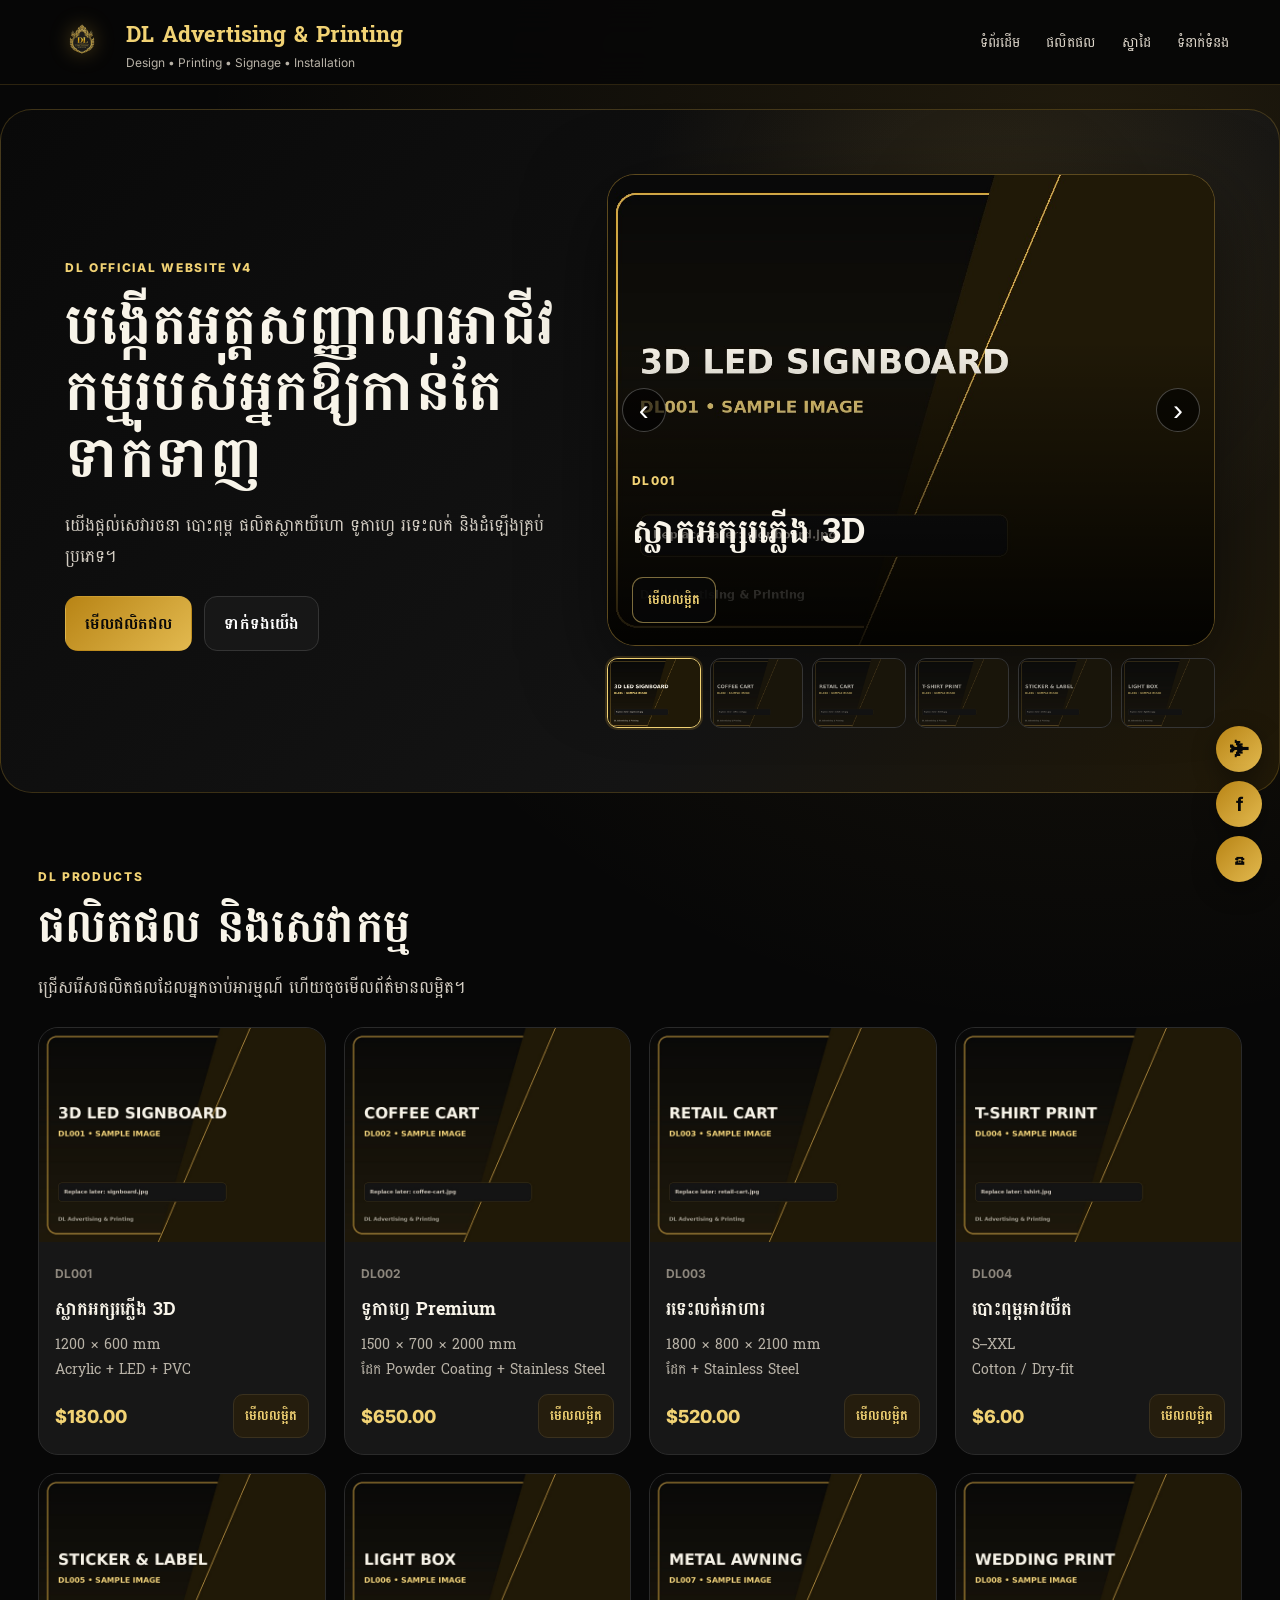
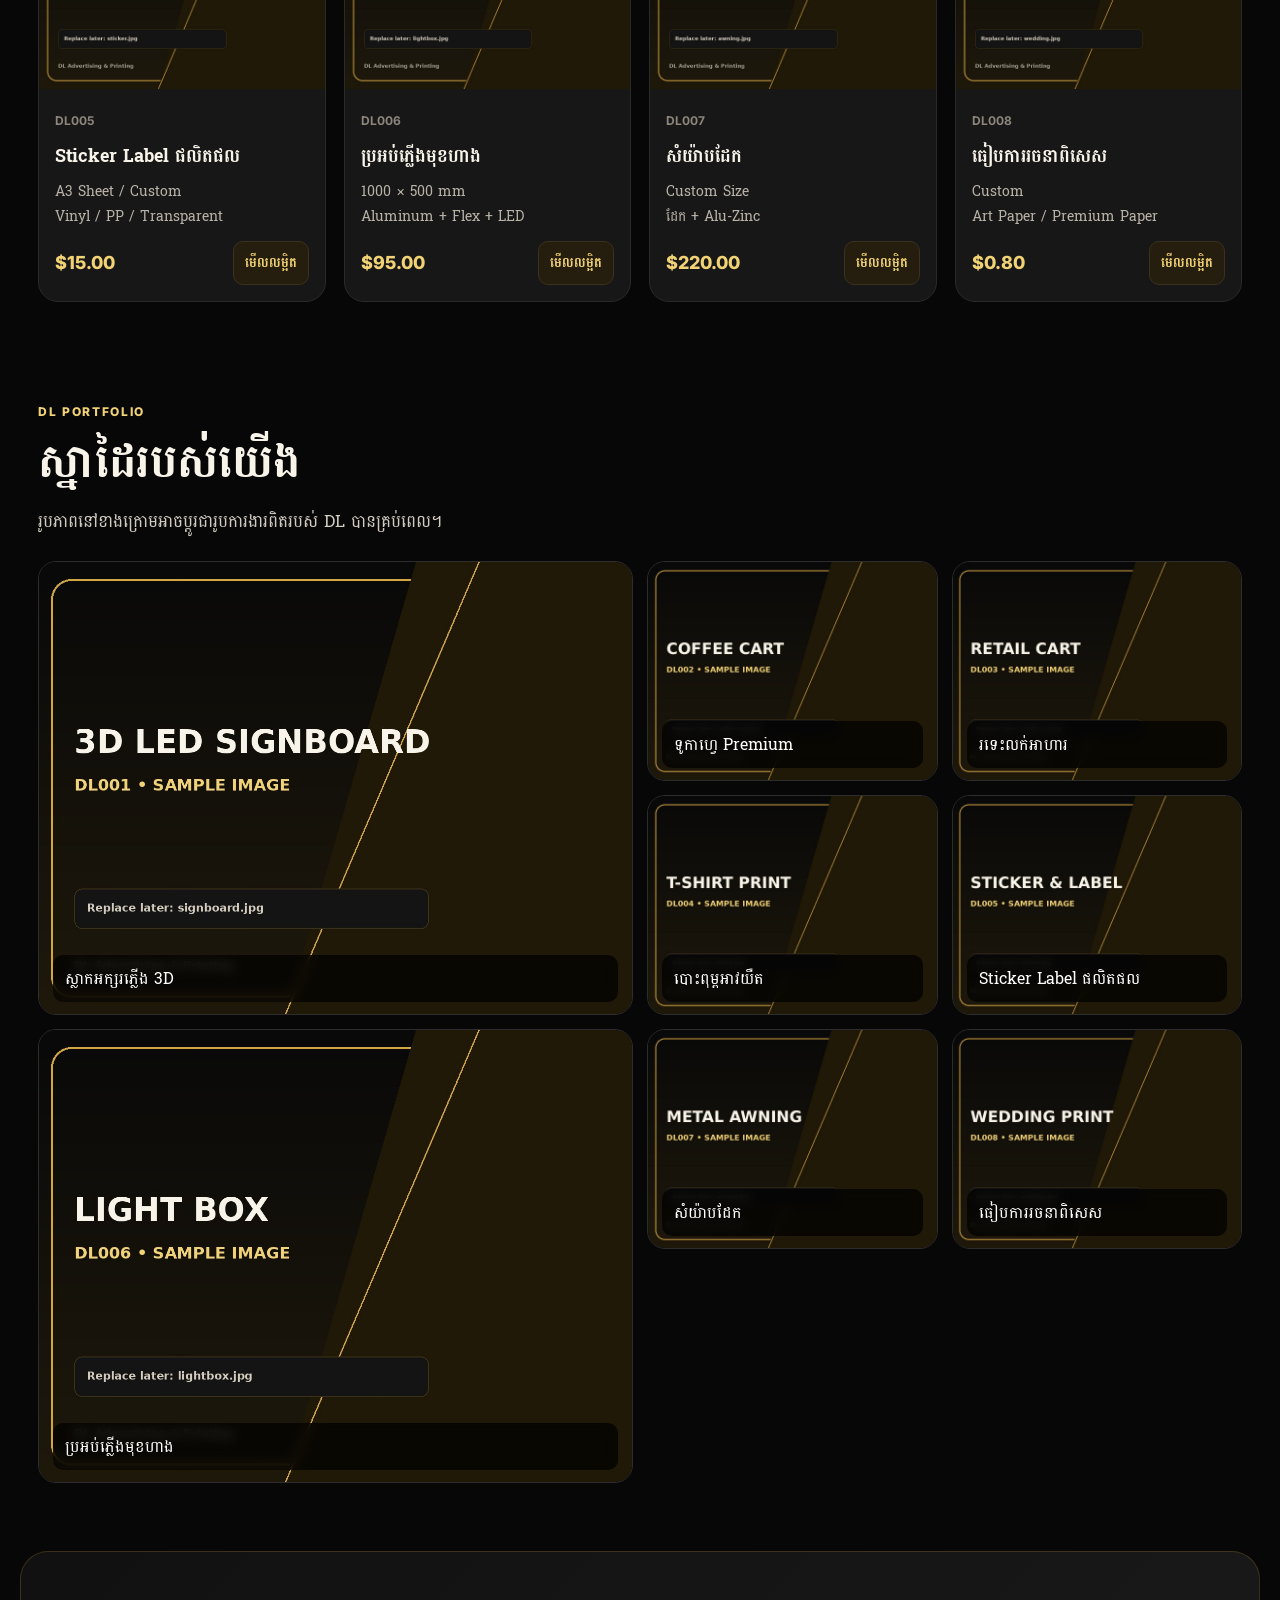
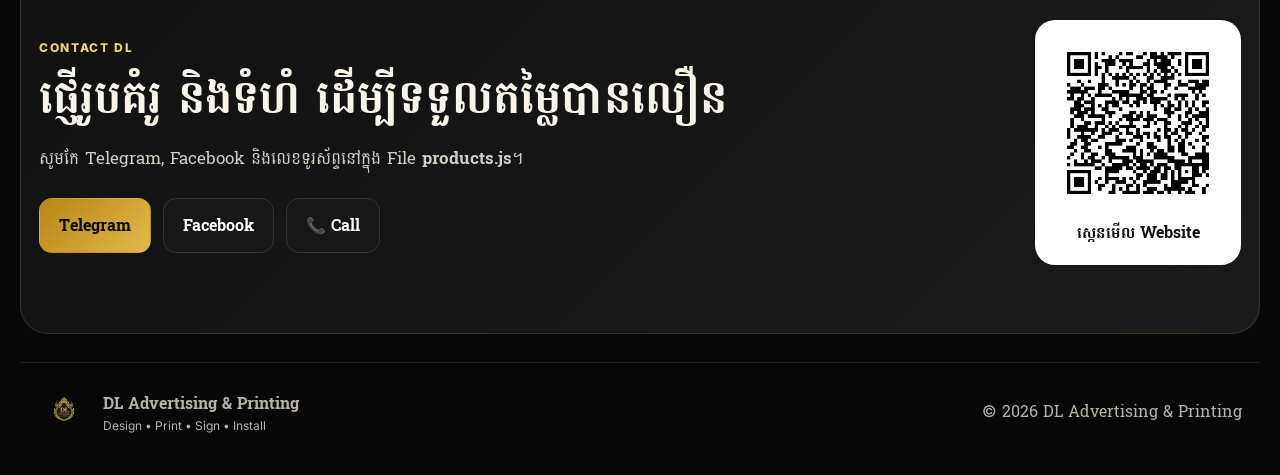
==== commit 6c1ddd54: "Add files via upload" ====
--- a/index.html
+++ b/index.html
@@ -1 +1,137 @@
-<!DOCTYPE html><html lang="km"><head><meta charset="UTF-8"><meta name="viewport" content="width=device-width,initial-scale=1"><meta name="theme-color" content="#070707"><title>DL Advertising & Printing</title><link rel="preconnect" href="https://fonts.googleapis.com"><link rel="preconnect" href="https://fonts.gstatic.com" crossorigin><link href="https://fonts.googleapis.com/css2?family=Battambang:wght@400;600;700&family=Inter:wght@400;600;700;800&display=swap" rel="stylesheet"><link rel="stylesheet" href="style.css"></head><body><header class="topbar"><a class="brand" href="#home"><img src="logo.png" alt="DL Logo"><div><strong>DL Advertising & Printing</strong><span>Design • Printing • Signage • Installation</span></div></a><nav><a href="#home">ទំព័រដើម</a><a href="#catalog">ផលិតផល</a><a href="#contact">ទំនាក់ទំនង</a></nav></header><main><section id="home" class="hero"><div class="hero-copy"><span class="eyebrow">DL SMART CATALOG V3.1</span><h1>បង្កើតរូបភាពអាជីវកម្មរបស់អ្នកឱ្យកាន់តែទាក់ទាញ</h1><p>យើងផ្តល់សេវារចនា បោះពុម្ព ផលិតស្លាកយីហោ ទូកាហ្វេ រទេះលក់ និងដំឡើងគ្រប់ប្រភេទ។</p><div class="hero-actions"><a class="btn primary" href="#catalog">មើល Catalog</a><a class="btn secondary" href="#contact">ទាក់ទងយើង</a></div></div><div class="hero-logo"><img src="logo.png" alt="DL Logo"></div></section><section id="catalog" class="catalog"><div class="section-title"><span class="eyebrow">DL PRODUCTS</span><h2>ផលិតផល និងសេវាកម្ម</h2></div><div id="productGrid" class="product-grid"></div></section><section id="contact" class="contact"><div><span class="eyebrow">CONTACT DL</span><h2>ផ្ញើរូបគំរូ និងទំហំ ដើម្បីទទួលតម្លៃបានលឿន</h2><p>សូមកែ Telegram, Facebook និងលេខទូរស័ព្ទនៅក្នុង File <strong>products.js</strong>។</p><div class="contact-actions"><a id="telegramLink" class="btn primary" href="#" target="_blank">Telegram</a><a id="facebookLink" class="btn secondary" href="#" target="_blank">Facebook</a><a id="phoneLink" class="btn secondary" href="#">📞 Call</a></div></div><div class="qr-card"><img src="qr-code.png" alt="QR"><strong>ស្កេនមើល Catalog</strong></div></section></main><footer><div class="footer-brand"><img src="logo.png" alt="DL Logo"><div><strong>DL Advertising & Printing</strong><span>Design • Print • Sign • Install</span></div></div><span>© <span id="year"></span> DL Advertising & Printing</span></footer><div id="modal" class="modal hidden"><div class="modal-backdrop" data-close="true"></div><div class="modal-card"><button class="modal-close" data-close="true">×</button><img id="modalImage" src="" alt=""><div class="modal-body"><span id="modalId" class="product-code"></span><h2 id="modalTitle"></h2><p id="modalDescription"></p><div class="detail-grid"><div><span>ទំហំ</span><strong id="modalSize"></strong></div><div><span>សម្ភារៈ</span><strong id="modalMaterial"></strong></div><div><span>តម្លៃគំរូ</span><strong id="modalPrice"></strong></div></div><a id="quoteBtn" class="btn primary full" href="#" target="_blank">ស្នើសុំតម្លៃតាម Telegram</a></div></div></div><script src="products.js"></script><script src="app.js"></script></body></html>+<!DOCTYPE html>
+<html lang="km">
+<head>
+  <meta charset="UTF-8">
+  <meta name="viewport" content="width=device-width, initial-scale=1.0">
+  <meta name="theme-color" content="#070707">
+  <meta name="description" content="Official website of DL Advertising & Printing">
+  <title>DL Advertising & Printing — Official Website</title>
+  <link rel="preconnect" href="https://fonts.googleapis.com">
+  <link rel="preconnect" href="https://fonts.gstatic.com" crossorigin>
+  <link href="https://fonts.googleapis.com/css2?family=Battambang:wght@400;600;700&family=Inter:wght@400;600;700;800&display=swap" rel="stylesheet">
+  <link rel="stylesheet" href="style.css">
+</head>
+<body>
+  <header class="topbar">
+    <a class="brand" href="#home" aria-label="DL Advertising & Printing">
+      <img src="logo.png" alt="DL Advertising & Printing Logo">
+      <div>
+        <strong>DL Advertising & Printing</strong>
+        <span>Design • Printing • Signage • Installation</span>
+      </div>
+    </a>
+
+    <button id="menuButton" class="menu-button" type="button" aria-label="Open menu">☰</button>
+
+    <nav id="mainNav">
+      <a href="#home">ទំព័រដើម</a>
+      <a href="#catalog">ផលិតផល</a>
+      <a href="#portfolio">ស្នាដៃ</a>
+      <a href="#contact">ទំនាក់ទំនង</a>
+    </nav>
+  </header>
+
+  <main>
+    <section id="home" class="hero">
+      <div class="hero-copy">
+        <span class="eyebrow">DL OFFICIAL WEBSITE V4</span>
+        <h1>បង្កើតអត្តសញ្ញាណអាជីវកម្មរបស់អ្នកឱ្យកាន់តែទាក់ទាញ</h1>
+        <p>យើងផ្តល់សេវារចនា បោះពុម្ព ផលិតស្លាកយីហោ ទូកាហ្វេ រទេះលក់ និងដំឡើងគ្រប់ប្រភេទ។</p>
+        <div class="hero-actions">
+          <a class="btn primary" href="#catalog">មើលផលិតផល</a>
+          <a class="btn secondary" href="#contact">ទាក់ទងយើង</a>
+        </div>
+      </div>
+
+      <div class="showcase">
+        <div class="showcase-main">
+          <img id="showcaseImage" src="" alt="">
+          <div class="showcase-overlay">
+            <span id="showcaseCode"></span>
+            <h2 id="showcaseTitle"></h2>
+            <button id="showcaseDetailBtn" class="showcase-detail" type="button">មើលលម្អិត</button>
+          </div>
+          <button id="showcasePrev" class="showcase-arrow prev" type="button" aria-label="Previous">‹</button>
+          <button id="showcaseNext" class="showcase-arrow next" type="button" aria-label="Next">›</button>
+        </div>
+        <div id="showcaseThumbs" class="showcase-thumbs"></div>
+      </div>
+    </section>
+
+    <section id="catalog" class="catalog section-shell">
+      <div class="section-title">
+        <span class="eyebrow">DL PRODUCTS</span>
+        <h2>ផលិតផល និងសេវាកម្ម</h2>
+        <p>ជ្រើសរើសផលិតផលដែលអ្នកចាប់អារម្មណ៍ ហើយចុចមើលព័ត៌មានលម្អិត។</p>
+      </div>
+      <div id="productGrid" class="product-grid"></div>
+    </section>
+
+    <section id="portfolio" class="portfolio section-shell">
+      <div class="section-title">
+        <span class="eyebrow">DL PORTFOLIO</span>
+        <h2>ស្នាដៃរបស់យើង</h2>
+        <p>រូបភាពនៅខាងក្រោមអាចប្តូរជារូបការងារពិតរបស់ DL បានគ្រប់ពេល។</p>
+      </div>
+      <div id="portfolioGrid" class="portfolio-grid"></div>
+    </section>
+
+    <section id="contact" class="contact section-shell">
+      <div>
+        <span class="eyebrow">CONTACT DL</span>
+        <h2>ផ្ញើរូបគំរូ និងទំហំ ដើម្បីទទួលតម្លៃបានលឿន</h2>
+        <p>សូមកែ Telegram, Facebook និងលេខទូរស័ព្ទនៅក្នុង File <strong>products.js</strong>។</p>
+        <div class="contact-actions">
+          <a id="telegramLink" class="btn primary" href="#" target="_blank" rel="noopener">Telegram</a>
+          <a id="facebookLink" class="btn secondary" href="#" target="_blank" rel="noopener">Facebook</a>
+          <a id="phoneLink" class="btn secondary" href="#">📞 Call</a>
+        </div>
+      </div>
+
+      <div class="qr-card">
+        <img src="qr-code.png" alt="DL Smart Catalog QR Code">
+        <strong>ស្កេនមើល Website</strong>
+      </div>
+    </section>
+  </main>
+
+  <div class="quick-contact" aria-label="Quick contact">
+    <a id="quickTelegram" href="#" target="_blank" rel="noopener" aria-label="Telegram">✈</a>
+    <a id="quickFacebook" href="#" target="_blank" rel="noopener" aria-label="Facebook">f</a>
+    <a id="quickPhone" href="#" aria-label="Phone">☎</a>
+  </div>
+
+  <footer>
+    <div class="footer-brand">
+      <img src="logo.png" alt="DL Logo">
+      <div>
+        <strong>DL Advertising & Printing</strong>
+        <span>Design • Print • Sign • Install</span>
+      </div>
+    </div>
+    <span>© <span id="year"></span> DL Advertising & Printing</span>
+  </footer>
+
+  <div id="modal" class="modal hidden" role="dialog" aria-modal="true" aria-labelledby="modalTitle">
+    <div class="modal-backdrop" data-close="true"></div>
+    <div class="modal-card">
+      <button class="modal-close" type="button" data-close="true">×</button>
+      <img id="modalImage" src="" alt="">
+      <div class="modal-body">
+        <span id="modalId" class="product-code"></span>
+        <h2 id="modalTitle"></h2>
+        <p id="modalDescription"></p>
+        <div class="detail-grid">
+          <div><span>ទំហំ</span><strong id="modalSize"></strong></div>
+          <div><span>សម្ភារៈ</span><strong id="modalMaterial"></strong></div>
+          <div><span>តម្លៃគំរូ</span><strong id="modalPrice"></strong></div>
+        </div>
+        <a id="quoteBtn" class="btn primary full" href="#" target="_blank" rel="noopener">ស្នើសុំតម្លៃតាម Telegram</a>
+      </div>
+    </div>
+  </div>
+
+  <script src="products.js"></script>
+  <script src="app.js"></script>
+</body>
+</html>
--- a/style.css
+++ b/style.css
@@ -1 +1,500 @@
-*{box-sizing:border-box}html{scroll-behavior:smooth}:root{--bg:#070707;--panel:#111;--panel2:#171717;--line:#2a2a2a;--text:#f8f4e9;--muted:#b8b2a7;--gold:#d5a638;--gold2:#f1d274}body{margin:0;background:radial-gradient(circle at 84% 8%,rgba(213,166,56,.1),transparent 25%),var(--bg);color:var(--text);font-family:"Battambang","Inter",sans-serif}a{color:inherit}.topbar{position:sticky;top:0;z-index:30;display:flex;align-items:center;justify-content:space-between;gap:22px;padding:12px clamp(16px,4vw,62px);background:rgba(7,7,7,.93);backdrop-filter:blur(18px);border-bottom:1px solid rgba(213,166,56,.18)}.brand,.footer-brand{display:flex;align-items:center;gap:13px;text-decoration:none}.brand img{width:62px;height:62px;object-fit:contain;border-radius:50%;filter:drop-shadow(0 0 10px rgba(213,166,56,.3))}.brand strong{display:block;color:var(--gold2);font-size:clamp(15px,2vw,22px)}.brand span,.footer-brand span{display:block;color:var(--muted);font:12px "Inter",sans-serif}nav{display:flex;gap:26px}nav a{text-decoration:none;color:#ddd6ca;font-size:14px}nav a:hover{color:var(--gold2)}.hero{max-width:1240px;margin:24px auto;padding:clamp(28px,6vw,74px);display:grid;grid-template-columns:1.2fr .8fr;gap:42px;align-items:center;border:1px solid rgba(213,166,56,.22);border-radius:32px;background:radial-gradient(circle at 80% 20%,rgba(213,166,56,.16),transparent 32%),linear-gradient(135deg,#090909,#151515 65%,#211907)}.eyebrow{font:800 12px "Inter",sans-serif;letter-spacing:.14em;color:var(--gold2)}.hero h1,.section-title h2,.contact h2{margin:12px 0;font-size:clamp(30px,5vw,58px);line-height:1.15}.hero p{max-width:720px;color:#d6d1c8;font-size:18px}.hero-actions,.contact-actions{display:flex;flex-wrap:wrap;gap:12px;margin-top:24px}.btn{display:inline-flex;justify-content:center;align-items:center;padding:12px 19px;border-radius:13px;border:1px solid transparent;font-weight:700;text-decoration:none;transition:.22s}.btn:hover{transform:translateY(-2px)}.btn.primary{background:linear-gradient(135deg,#b88415,#e2b94f);color:#080808}.btn.secondary{background:#171717;color:#fff;border-color:#343434}.hero-logo{display:grid;place-items:center}.hero-logo img{width:min(360px,85%);max-height:430px;object-fit:contain;filter:drop-shadow(0 0 28px rgba(213,166,56,.24))}.catalog{max-width:1240px;margin:auto;padding:58px 18px 72px}.section-title{margin-bottom:24px}.section-title h2,.contact h2{font-size:clamp(28px,4vw,46px)}.product-grid{display:grid;grid-template-columns:repeat(4,minmax(0,1fr));gap:18px}.product-card{overflow:hidden;border-radius:20px;background:var(--panel2);border:1px solid var(--line);transition:.25s}.product-card:hover{transform:translateY(-5px);border-color:rgba(213,166,56,.45)}.product-image-wrap{position:relative;aspect-ratio:4/3;background:#0d0d0d}.product-image{width:100%;height:100%;object-fit:cover;display:block}.badge{position:absolute;top:12px;left:12px;padding:6px 10px;border-radius:999px;background:linear-gradient(135deg,#b88415,#e2b94f);color:#080808;font:800 11px "Inter",sans-serif}.product-body{padding:16px}.product-code{font:700 12px "Inter",sans-serif;color:#8c867c}.product-title{margin:6px 0;font-size:18px}.product-meta{min-height:48px;color:var(--muted);font-size:14px}.product-footer{display:flex;justify-content:space-between;align-items:center;gap:10px;margin-top:12px}.price{color:var(--gold2);font:800 18px "Inter",sans-serif}.detail-btn{border:1px solid #3a311e;background:#251d0d;color:var(--gold2);border-radius:10px;padding:9px 11px;font-family:inherit;font-weight:700;cursor:pointer}.contact{max-width:1240px;margin:0 auto 28px;padding:clamp(26px,5vw,56px);display:grid;grid-template-columns:1fr auto;gap:30px;align-items:center;border-radius:28px;background:linear-gradient(135deg,#111,#1a1a1a);border:1px solid rgba(213,166,56,.2)}.contact p{color:var(--muted)}.qr-card{display:grid;place-items:center;gap:10px;padding:18px;border-radius:20px;background:#fff;color:#111}.qr-card img{width:170px;height:170px;object-fit:contain}footer{max-width:1240px;margin:auto;padding:22px 18px 38px;display:flex;justify-content:space-between;align-items:center;color:var(--muted);border-top:1px solid #222}.footer-brand img{width:52px;height:52px;object-fit:contain;border-radius:50%}.modal{position:fixed;inset:0;z-index:100;display:grid;place-items:center;padding:18px}.modal-backdrop{position:absolute;inset:0;background:rgba(0,0,0,.78);backdrop-filter:blur(7px)}.modal-card{position:relative;width:min(900px,100%);max-height:90vh;overflow:auto;display:grid;grid-template-columns:1fr 1fr;border-radius:24px;background:#171717;border:1px solid #333}.modal-card>img{width:100%;height:100%;min-height:420px;object-fit:cover;background:#0d0d0d}.modal-body{padding:32px}.modal-body h2{margin:8px 0;font-size:30px}.modal-body p{color:var(--muted)}.modal-close{position:absolute;top:14px;right:14px;width:38px;height:38px;border:0;border-radius:50%;background:#252525;color:#fff;font-size:26px;cursor:pointer}.detail-grid{display:grid;gap:10px;margin:20px 0}.detail-grid div{padding:12px;border-radius:12px;background:#202020}.detail-grid span{display:block;color:#999;font-size:13px}.full{width:100%}.hidden{display:none!important}@media(max-width:950px){.hero{grid-template-columns:1fr}.product-grid{grid-template-columns:repeat(2,1fr)}}@media(max-width:720px){nav{display:none}.brand span{display:none}.contact{grid-template-columns:1fr}.modal-card{grid-template-columns:1fr}.modal-card>img{min-height:280px;max-height:340px}}@media(max-width:560px){.topbar{padding:9px 12px}.brand img{width:52px;height:52px}.brand strong{font-size:14px}.hero{margin:12px;border-radius:22px;padding:28px 20px}.product-grid{grid-template-columns:1fr}.qr-card{width:100%}footer{align-items:flex-start;flex-direction:column;gap:14px}}+*{box-sizing:border-box}
+html{scroll-behavior:smooth}
+:root{
+  --bg:#070707;
+  --panel:#111;
+  --panel2:#171717;
+  --line:#2a2a2a;
+  --text:#f8f4e9;
+  --muted:#b8b2a7;
+  --gold:#d5a638;
+  --gold2:#f1d274;
+}
+body{
+  margin:0;
+  background:
+    radial-gradient(circle at 85% 4%,rgba(213,166,56,.12),transparent 24%),
+    var(--bg);
+  color:var(--text);
+  font-family:"Battambang","Inter",sans-serif;
+}
+a{color:inherit}
+img{max-width:100%}
+.topbar{
+  position:sticky;
+  top:0;
+  z-index:40;
+  display:flex;
+  align-items:center;
+  justify-content:space-between;
+  gap:22px;
+  padding:11px clamp(14px,4vw,62px);
+  background:rgba(7,7,7,.94);
+  backdrop-filter:blur(18px);
+  border-bottom:1px solid rgba(213,166,56,.18);
+}
+.brand,.footer-brand{
+  display:flex;
+  align-items:center;
+  gap:13px;
+  text-decoration:none;
+}
+.brand img{
+  width:62px;
+  height:62px;
+  object-fit:contain;
+  border-radius:50%;
+  filter:drop-shadow(0 0 10px rgba(213,166,56,.3));
+}
+.brand strong{
+  display:block;
+  color:var(--gold2);
+  font-size:clamp(15px,2vw,22px);
+}
+.brand span,.footer-brand span{
+  display:block;
+  color:var(--muted);
+  font:12px "Inter",sans-serif;
+}
+nav{display:flex;gap:26px}
+nav a{
+  text-decoration:none;
+  color:#ddd6ca;
+  font-size:14px;
+}
+nav a:hover{color:var(--gold2)}
+.menu-button{
+  display:none;
+  border:1px solid #353535;
+  border-radius:10px;
+  background:#151515;
+  color:#fff;
+  font-size:24px;
+}
+.hero{
+  max-width:1320px;
+  margin:24px auto 0;
+  padding:clamp(24px,5vw,68px);
+  display:grid;
+  grid-template-columns:.9fr 1.1fr;
+  gap:44px;
+  align-items:center;
+  border:1px solid rgba(213,166,56,.24);
+  border-radius:32px;
+  background:
+    radial-gradient(circle at 78% 20%,rgba(213,166,56,.15),transparent 32%),
+    linear-gradient(135deg,#090909,#141414 67%,#211907);
+}
+.eyebrow{
+  font:800 12px "Inter",sans-serif;
+  letter-spacing:.14em;
+  color:var(--gold2);
+}
+.hero h1,.section-title h2,.contact h2{
+  margin:12px 0;
+  font-size:clamp(30px,4.7vw,58px);
+  line-height:1.15;
+}
+.hero p,.section-title p,.contact p{
+  color:#d1cbc1;
+  font-size:17px;
+}
+.hero-actions,.contact-actions{
+  display:flex;
+  flex-wrap:wrap;
+  gap:12px;
+  margin-top:24px;
+}
+.btn{
+  display:inline-flex;
+  justify-content:center;
+  align-items:center;
+  padding:12px 19px;
+  border-radius:13px;
+  border:1px solid transparent;
+  font-weight:700;
+  text-decoration:none;
+  transition:.22s;
+}
+.btn:hover{transform:translateY(-2px)}
+.btn.primary{
+  background:linear-gradient(135deg,#b88415,#e2b94f);
+  color:#080808;
+}
+.btn.secondary{
+  background:#171717;
+  color:#fff;
+  border-color:#343434;
+}
+.showcase{min-width:0}
+.showcase-main{
+  position:relative;
+  overflow:hidden;
+  min-height:470px;
+  border-radius:28px;
+  border:1px solid rgba(213,166,56,.4);
+  background:#0d0d0d;
+  box-shadow:0 24px 80px rgba(0,0,0,.5);
+}
+.showcase-main::after{
+  content:"";
+  position:absolute;
+  inset:0;
+  background:linear-gradient(180deg,transparent 35%,rgba(0,0,0,.9));
+  pointer-events:none;
+}
+#showcaseImage{
+  width:100%;
+  height:470px;
+  object-fit:cover;
+  display:block;
+  transition:opacity .4s ease,transform .6s ease;
+}
+#showcaseImage.changing{
+  opacity:.2;
+  transform:scale(1.03);
+}
+.showcase-overlay{
+  position:absolute;
+  z-index:3;
+  left:24px;
+  right:24px;
+  bottom:22px;
+}
+.showcase-overlay span{
+  color:var(--gold2);
+  font:800 12px "Inter",sans-serif;
+  letter-spacing:.12em;
+}
+.showcase-overlay h2{
+  margin:7px 0 14px;
+  font-size:clamp(22px,2.7vw,36px);
+}
+.showcase-detail{
+  padding:10px 15px;
+  border:1px solid rgba(241,210,116,.5);
+  border-radius:11px;
+  background:rgba(8,8,8,.82);
+  color:var(--gold2);
+  font-family:inherit;
+  font-weight:700;
+  cursor:pointer;
+}
+.showcase-arrow{
+  position:absolute;
+  z-index:4;
+  top:50%;
+  width:44px;
+  height:44px;
+  transform:translateY(-50%);
+  border:1px solid rgba(255,255,255,.25);
+  border-radius:50%;
+  background:rgba(0,0,0,.62);
+  color:#fff;
+  font-size:30px;
+  cursor:pointer;
+}
+.showcase-arrow.prev{left:14px}
+.showcase-arrow.next{right:14px}
+.showcase-arrow:hover{color:var(--gold2);border-color:var(--gold2)}
+.showcase-thumbs{
+  display:grid;
+  grid-template-columns:repeat(6,1fr);
+  gap:9px;
+  margin-top:12px;
+}
+.showcase-thumb{
+  position:relative;
+  overflow:hidden;
+  aspect-ratio:4/3;
+  padding:0;
+  border:1px solid #353535;
+  border-radius:11px;
+  background:#111;
+  cursor:pointer;
+}
+.showcase-thumb img{
+  width:100%;
+  height:100%;
+  object-fit:cover;
+  opacity:.62;
+}
+.showcase-thumb.active{
+  border-color:var(--gold2);
+  box-shadow:0 0 0 2px rgba(213,166,56,.18);
+}
+.showcase-thumb.active img{opacity:1}
+.section-shell{
+  max-width:1240px;
+  margin:auto;
+  padding:68px 18px;
+}
+.section-title{margin-bottom:24px}
+.section-title h2,.contact h2{
+  font-size:clamp(28px,4vw,46px);
+}
+.product-grid{
+  display:grid;
+  grid-template-columns:repeat(4,minmax(0,1fr));
+  gap:18px;
+}
+.product-card{
+  overflow:hidden;
+  border-radius:20px;
+  background:var(--panel2);
+  border:1px solid var(--line);
+  transition:.25s;
+}
+.product-card:hover{
+  transform:translateY(-5px);
+  border-color:rgba(213,166,56,.45);
+}
+.product-image-wrap{
+  position:relative;
+  aspect-ratio:4/3;
+  background:#0d0d0d;
+}
+.product-image{
+  width:100%;
+  height:100%;
+  object-fit:cover;
+  display:block;
+}
+.product-body{padding:16px}
+.product-code{
+  font:700 12px "Inter",sans-serif;
+  color:#8c867c;
+}
+.product-title{
+  margin:6px 0;
+  font-size:18px;
+}
+.product-meta{
+  min-height:48px;
+  color:var(--muted);
+  font-size:14px;
+}
+.product-footer{
+  display:flex;
+  justify-content:space-between;
+  align-items:center;
+  gap:10px;
+  margin-top:12px;
+}
+.price{
+  color:var(--gold2);
+  font:800 18px "Inter",sans-serif;
+}
+.detail-btn{
+  border:1px solid #3a311e;
+  background:#251d0d;
+  color:var(--gold2);
+  border-radius:10px;
+  padding:9px 11px;
+  font-family:inherit;
+  font-weight:700;
+  cursor:pointer;
+}
+.portfolio{
+  padding-top:26px;
+}
+.portfolio-grid{
+  display:grid;
+  grid-template-columns:repeat(4,1fr);
+  grid-auto-rows:220px;
+  gap:14px;
+}
+.portfolio-item{
+  position:relative;
+  overflow:hidden;
+  border-radius:18px;
+  border:1px solid #2d2d2d;
+}
+.portfolio-item:nth-child(1),
+.portfolio-item:nth-child(6){
+  grid-column:span 2;
+  grid-row:span 2;
+}
+.portfolio-item img{
+  width:100%;
+  height:100%;
+  object-fit:cover;
+  transition:.35s;
+}
+.portfolio-item:hover img{transform:scale(1.05)}
+.portfolio-label{
+  position:absolute;
+  left:14px;
+  right:14px;
+  bottom:12px;
+  padding:9px 12px;
+  border-radius:10px;
+  background:rgba(0,0,0,.72);
+  color:#fff;
+  backdrop-filter:blur(6px);
+}
+.contact{
+  display:grid;
+  grid-template-columns:1fr auto;
+  gap:30px;
+  align-items:center;
+  margin-bottom:28px;
+  border-radius:28px;
+  background:linear-gradient(135deg,#111,#1a1a1a);
+  border:1px solid rgba(213,166,56,.2);
+}
+.qr-card{
+  display:grid;
+  place-items:center;
+  gap:10px;
+  padding:18px;
+  border-radius:20px;
+  background:#fff;
+  color:#111;
+}
+.qr-card img{
+  width:170px;
+  height:170px;
+  object-fit:contain;
+}
+.quick-contact{
+  position:fixed;
+  z-index:50;
+  right:18px;
+  bottom:18px;
+  display:grid;
+  gap:9px;
+}
+.quick-contact a{
+  width:46px;
+  height:46px;
+  display:grid;
+  place-items:center;
+  border-radius:50%;
+  background:linear-gradient(135deg,#b88415,#e2b94f);
+  color:#080808;
+  text-decoration:none;
+  font:bold 19px "Inter",sans-serif;
+  box-shadow:0 8px 24px rgba(0,0,0,.4);
+}
+footer{
+  max-width:1240px;
+  margin:auto;
+  padding:22px 18px 38px;
+  display:flex;
+  justify-content:space-between;
+  align-items:center;
+  color:var(--muted);
+  border-top:1px solid #222;
+}
+.footer-brand img{
+  width:52px;
+  height:52px;
+  object-fit:contain;
+  border-radius:50%;
+}
+.modal{
+  position:fixed;
+  inset:0;
+  z-index:100;
+  display:grid;
+  place-items:center;
+  padding:18px;
+}
+.modal-backdrop{
+  position:absolute;
+  inset:0;
+  background:rgba(0,0,0,.78);
+  backdrop-filter:blur(7px);
+}
+.modal-card{
+  position:relative;
+  width:min(900px,100%);
+  max-height:90vh;
+  overflow:auto;
+  display:grid;
+  grid-template-columns:1fr 1fr;
+  border-radius:24px;
+  background:#171717;
+  border:1px solid #333;
+}
+.modal-card>img{
+  width:100%;
+  height:100%;
+  min-height:420px;
+  object-fit:cover;
+  background:#0d0d0d;
+}
+.modal-body{padding:32px}
+.modal-body h2{margin:8px 0;font-size:30px}
+.modal-body p{color:var(--muted)}
+.modal-close{
+  position:absolute;
+  top:14px;
+  right:14px;
+  width:38px;
+  height:38px;
+  border:0;
+  border-radius:50%;
+  background:#252525;
+  color:#fff;
+  font-size:26px;
+  cursor:pointer;
+}
+.detail-grid{
+  display:grid;
+  gap:10px;
+  margin:20px 0;
+}
+.detail-grid div{
+  padding:12px;
+  border-radius:12px;
+  background:#202020;
+}
+.detail-grid span{
+  display:block;
+  color:#999;
+  font-size:13px;
+}
+.full{width:100%}
+.hidden{display:none!important}
+@media(max-width:1050px){
+  .hero{grid-template-columns:1fr}
+  .product-grid{grid-template-columns:repeat(2,1fr)}
+}
+@media(max-width:760px){
+  .menu-button{display:block}
+  nav{
+    display:none;
+    position:absolute;
+    top:78px;
+    right:14px;
+    flex-direction:column;
+    min-width:210px;
+    padding:15px;
+    border:1px solid #2d2d2d;
+    border-radius:14px;
+    background:#111;
+  }
+  nav.open{display:flex}
+  .brand span{display:none}
+  .contact{grid-template-columns:1fr}
+  .modal-card{grid-template-columns:1fr}
+  .modal-card>img{min-height:280px;max-height:340px}
+  .portfolio-grid{grid-template-columns:repeat(2,1fr)}
+  .portfolio-item:nth-child(1),
+  .portfolio-item:nth-child(6){grid-column:span 1;grid-row:span 1}
+}
+@media(max-width:560px){
+  .topbar{padding:9px 12px}
+  .brand img{width:52px;height:52px}
+  .brand strong{font-size:14px}
+  .hero{margin:12px;border-radius:22px;padding:28px 20px}
+  .showcase-main{min-height:330px}
+  #showcaseImage{height:330px}
+  .showcase-thumbs{grid-template-columns:repeat(4,1fr)}
+  .product-grid{grid-template-columns:1fr}
+  .portfolio-grid{grid-template-columns:1fr}
+  .qr-card{width:100%}
+  footer{align-items:flex-start;flex-direction:column;gap:14px}
+}
